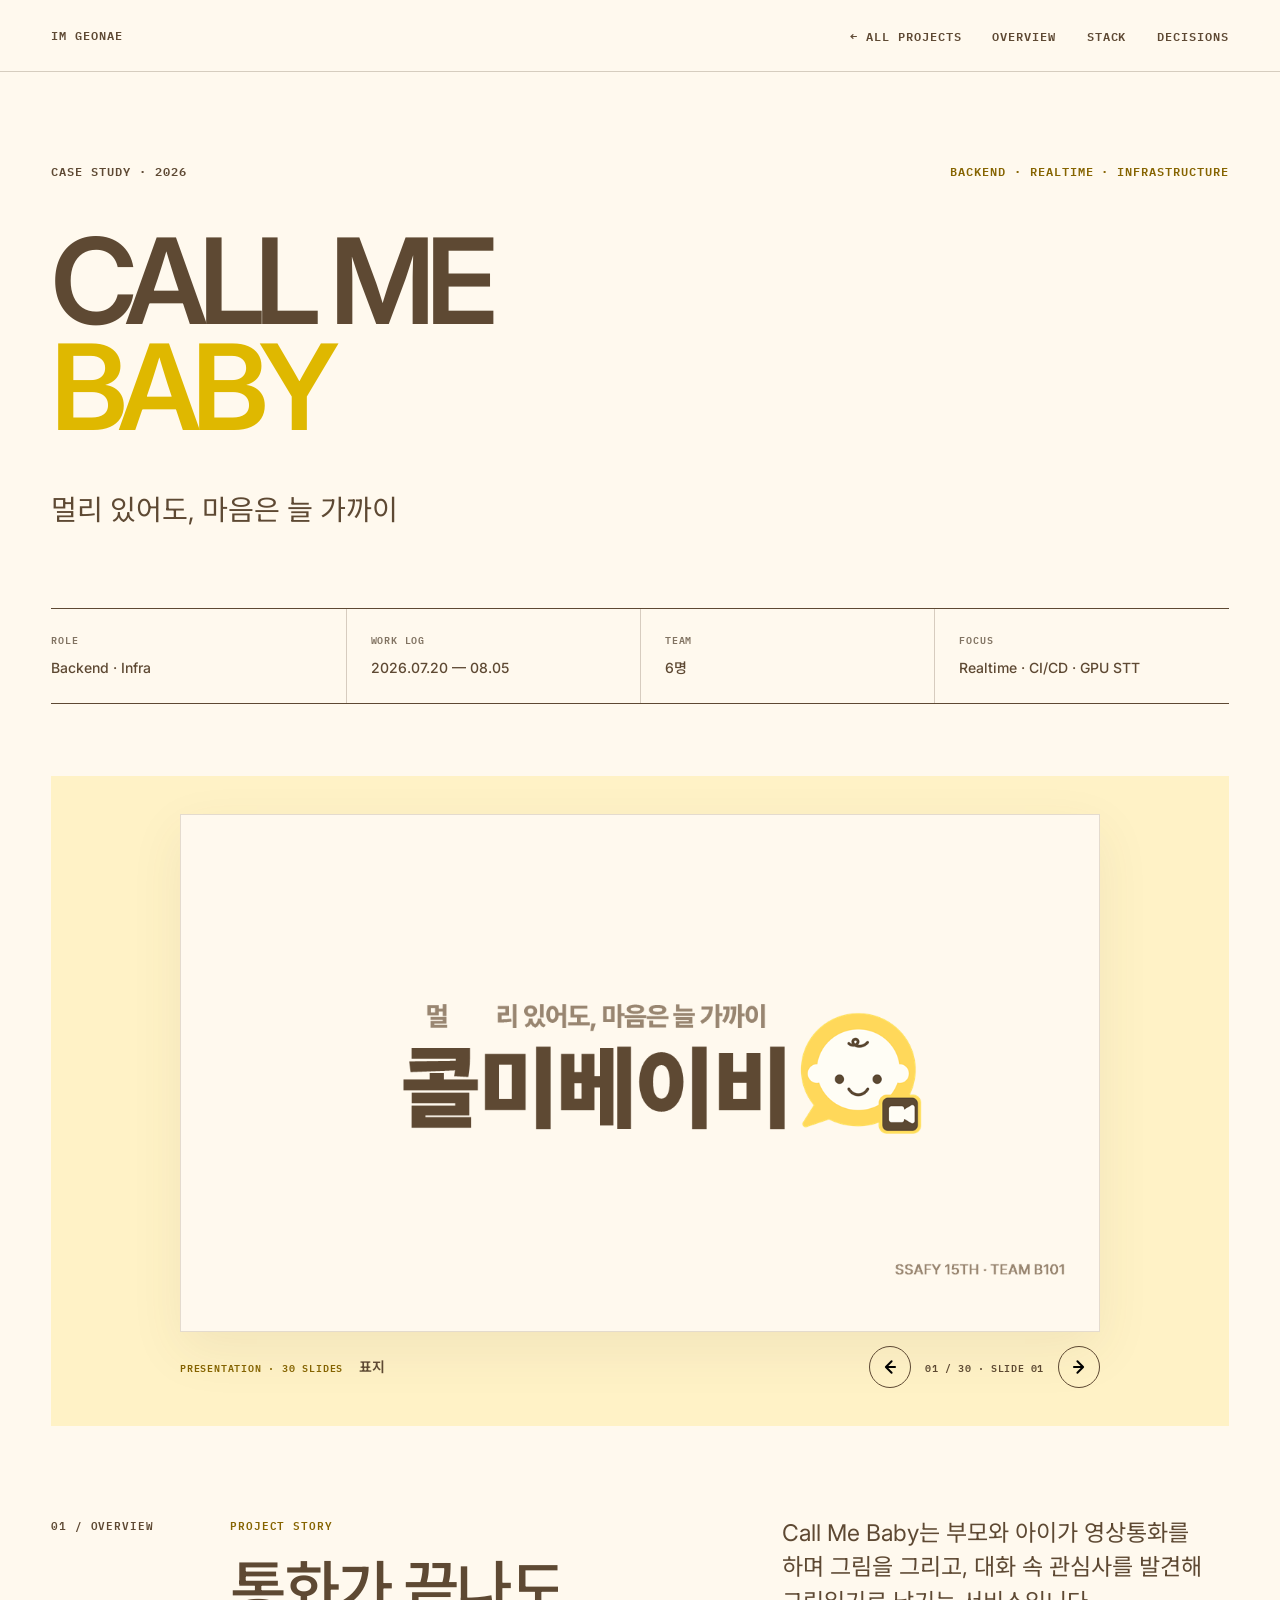
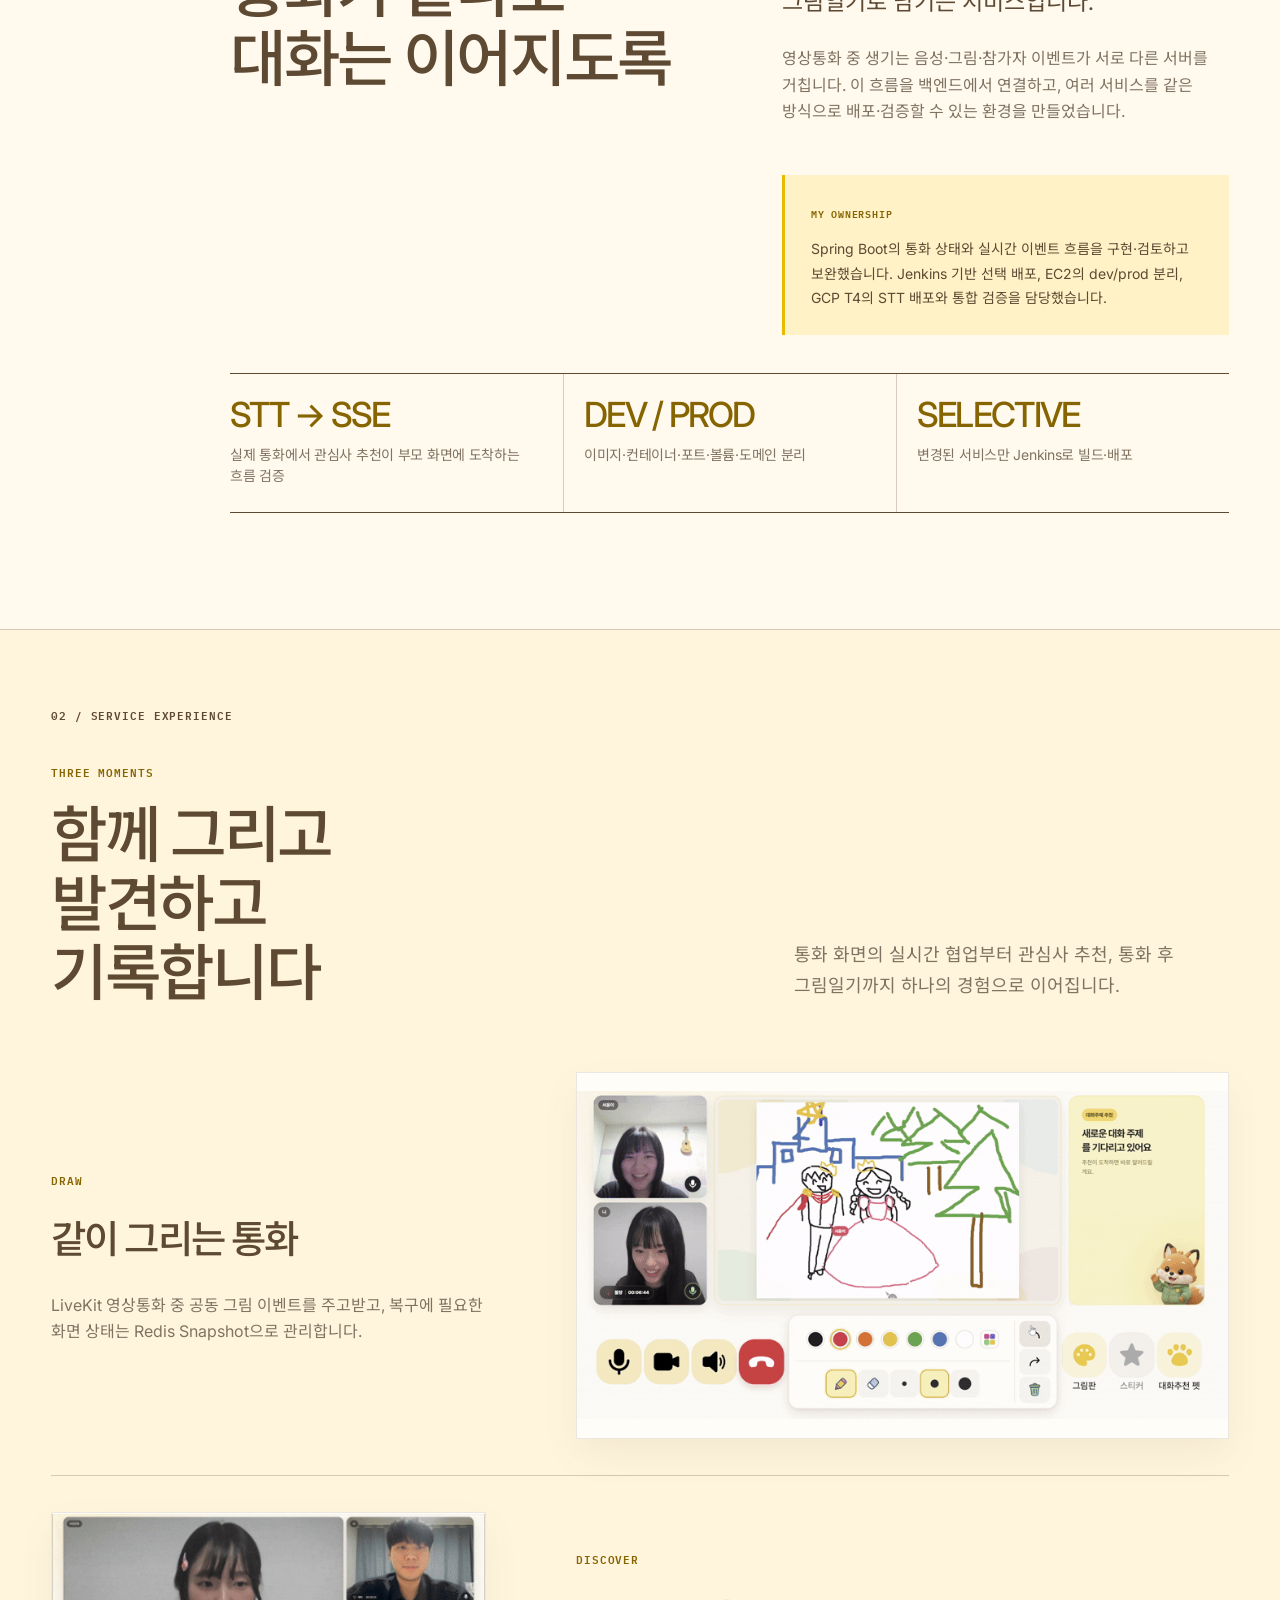
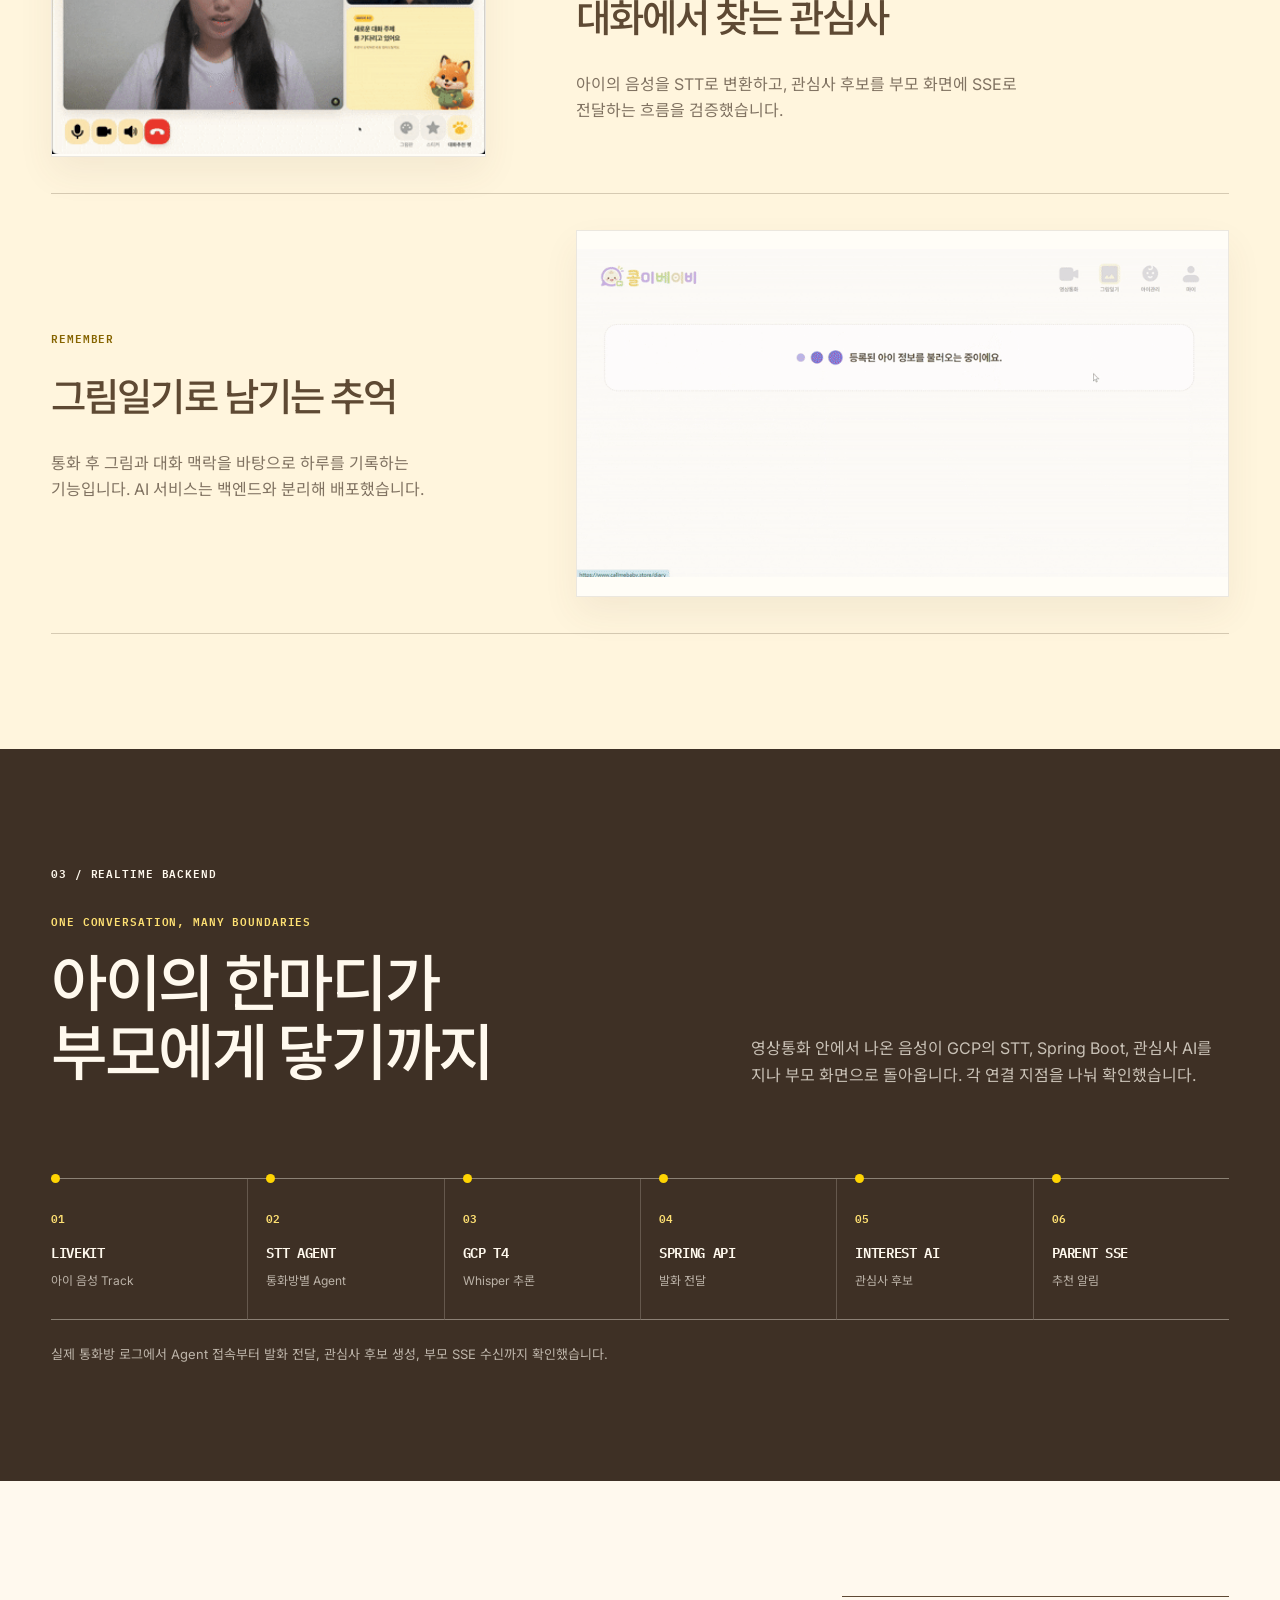
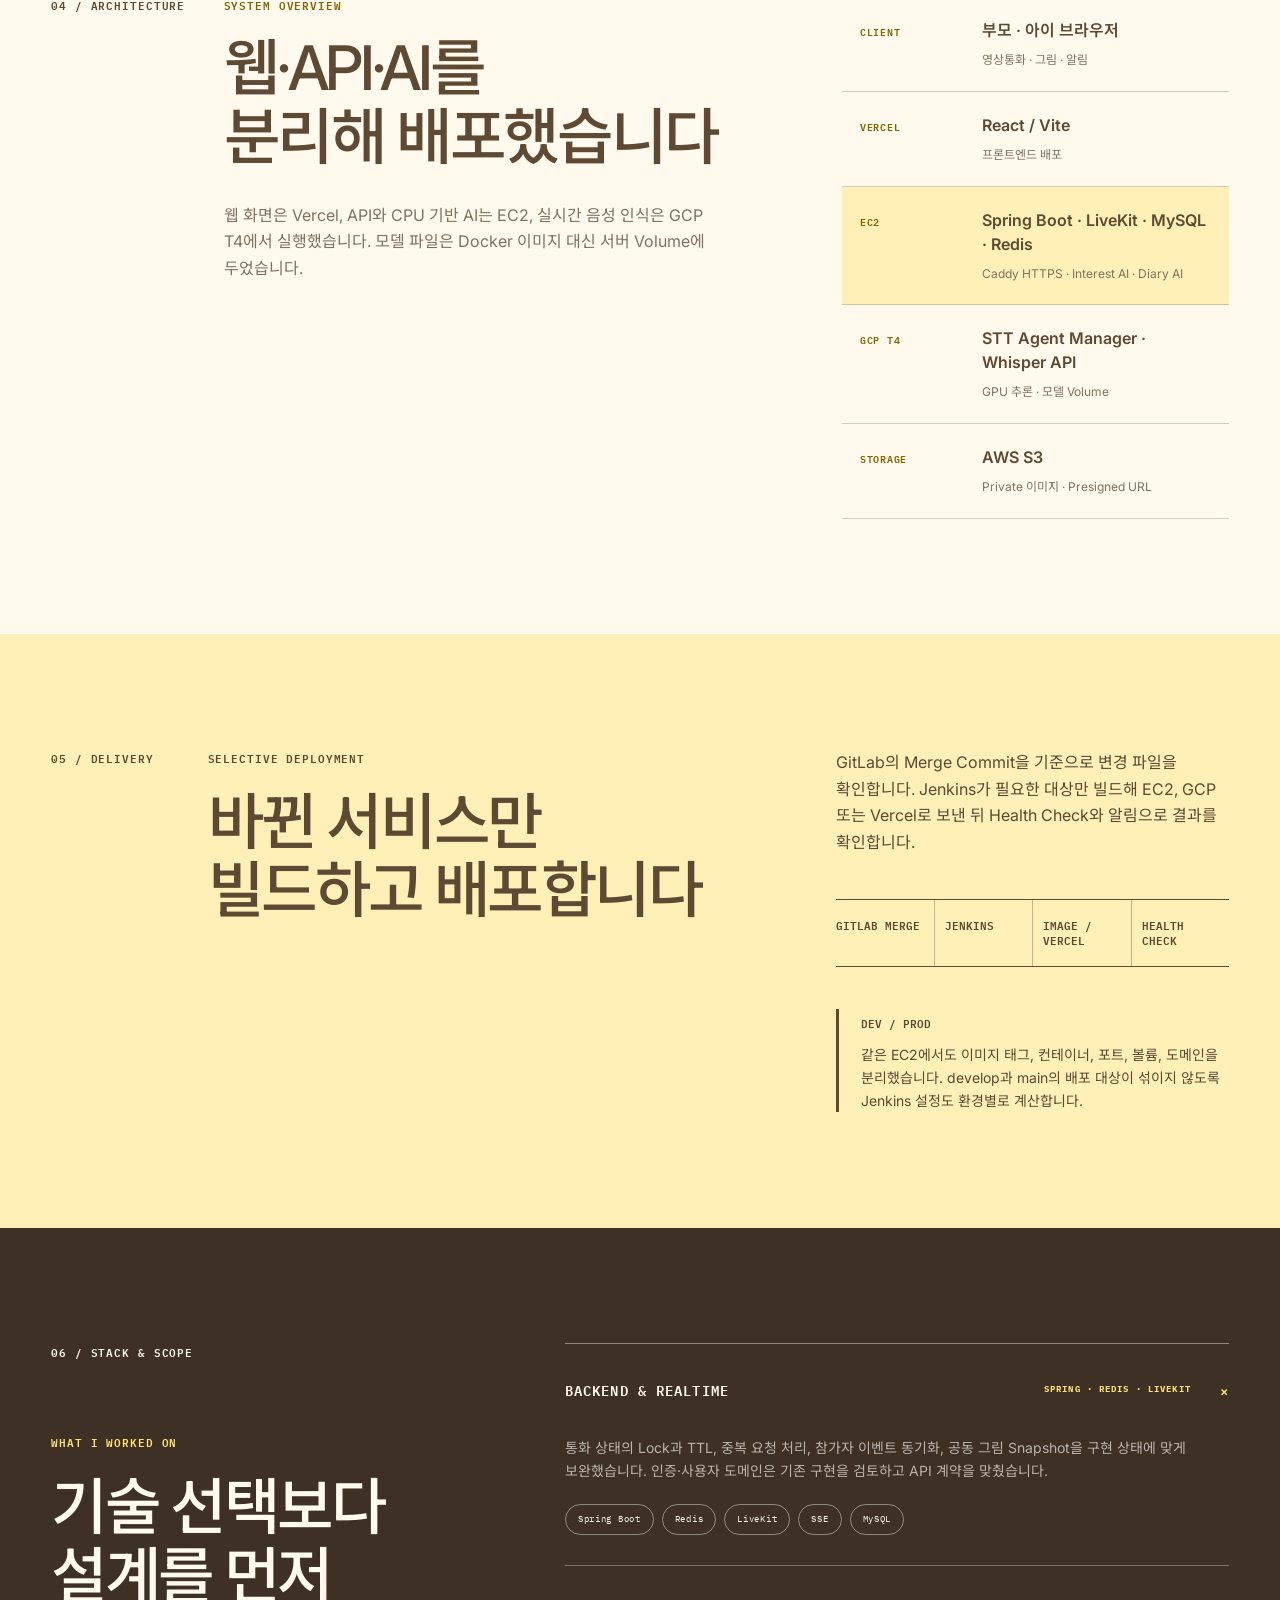
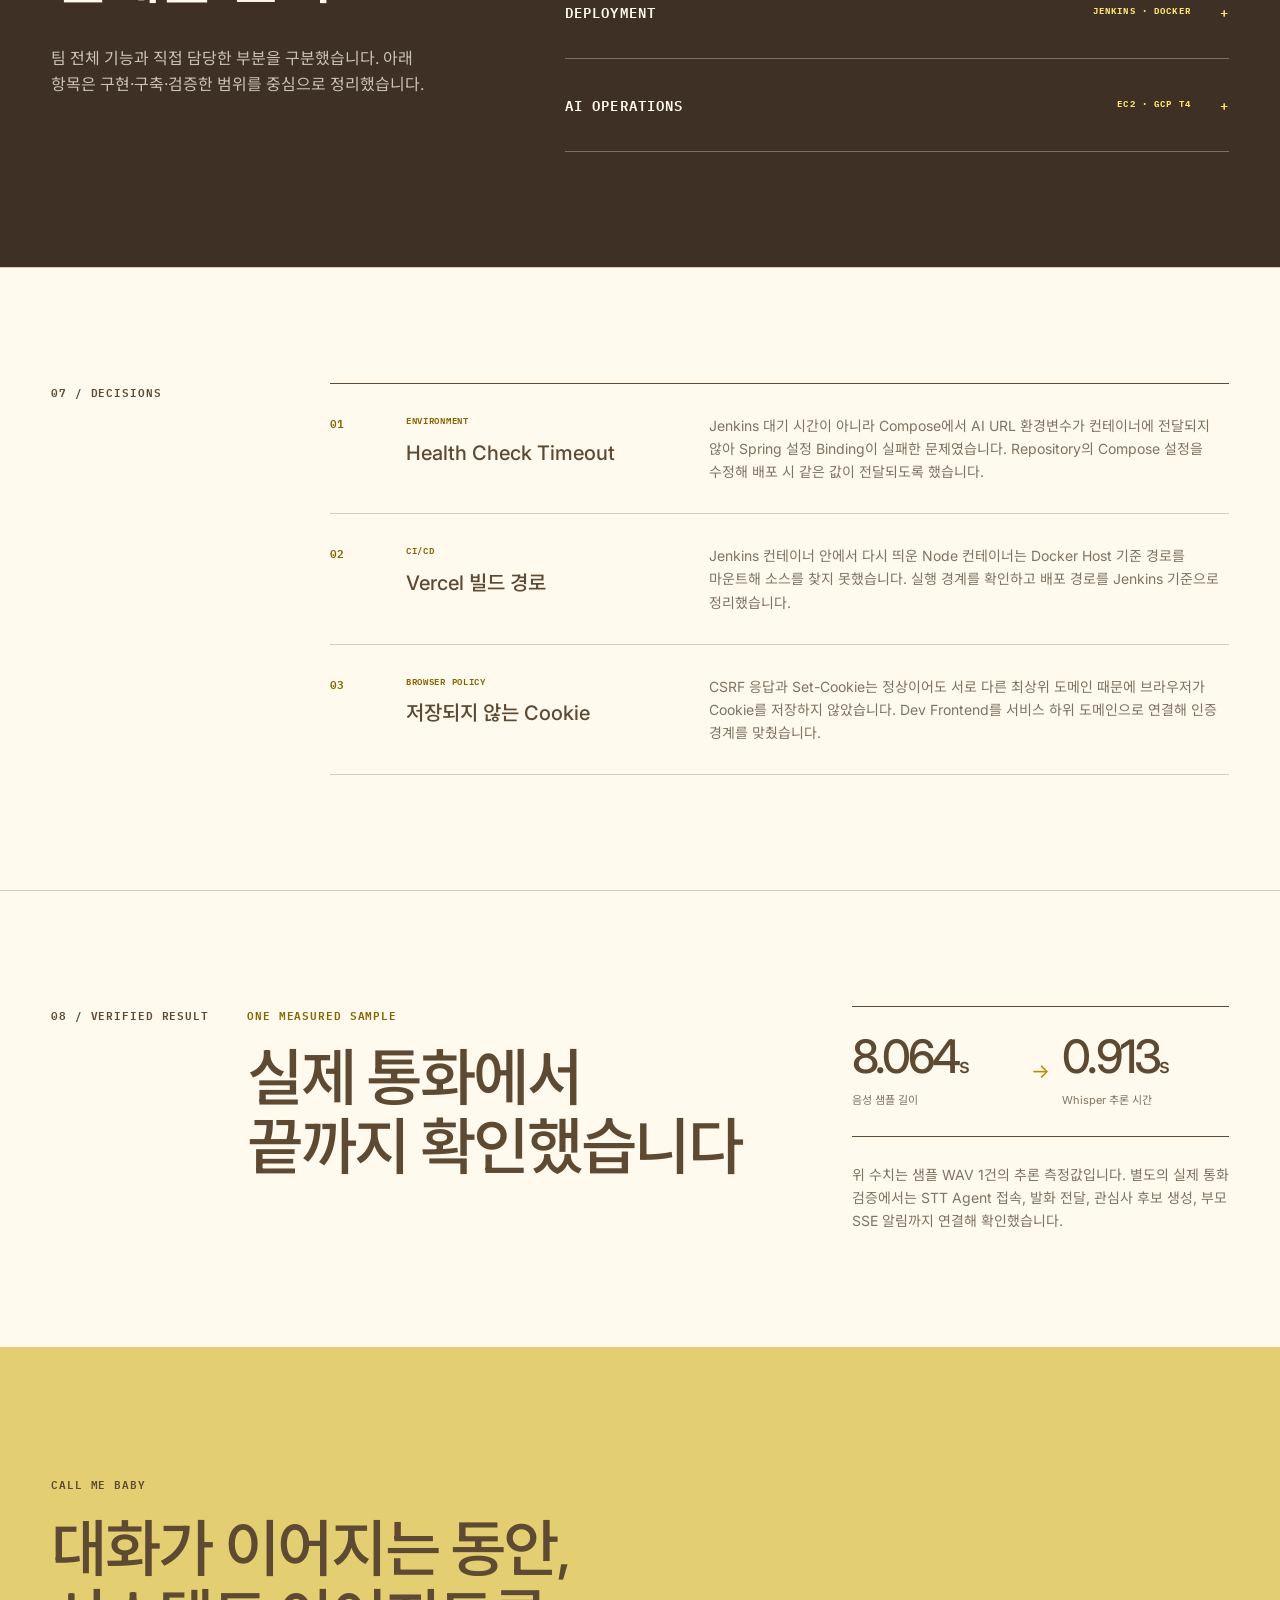
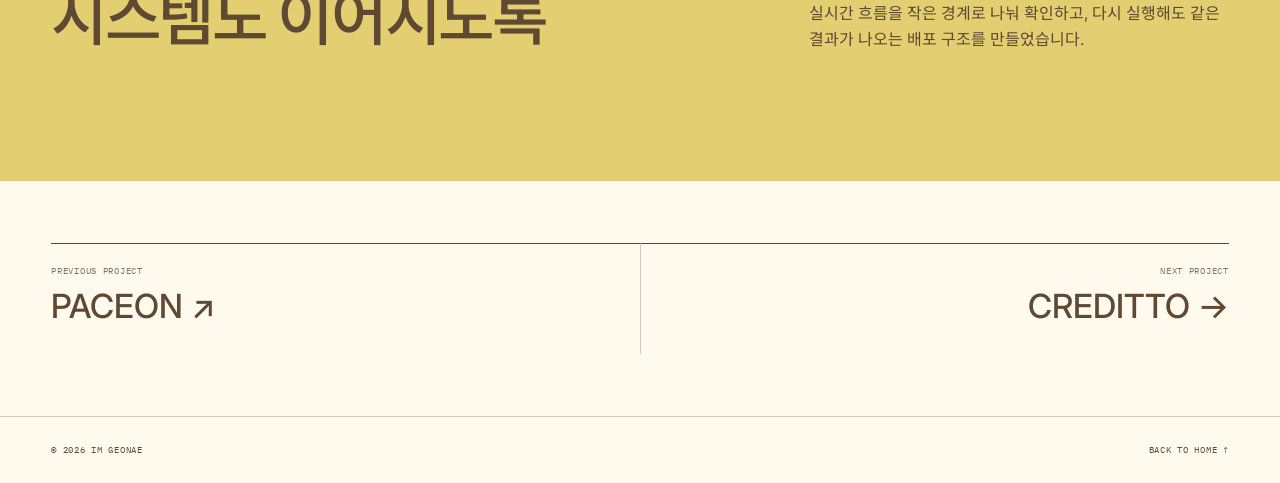
==== projects/callmebaby/index.html @ 912df4a1 "Add Call Me Baby project page and polish mobile results" ====
<!doctype html>
<html lang="ko">
  <head>
    <meta charset="UTF-8" />
    <meta name="viewport" content="width=device-width, initial-scale=1.0" />
    <meta name="description" content="Call Me Baby 실시간 영상통화 서비스의 백엔드·인프라 프로젝트 케이스 스터디" />
    <meta name="theme-color" content="#fff9ee" />
    <link rel="preconnect" href="https://fonts.googleapis.com" />
    <link rel="preconnect" href="https://fonts.gstatic.com" crossorigin />
    <link href="https://fonts.googleapis.com/css2?family=IBM+Plex+Mono:wght@400;500;600&amp;family=Inter:wght@400;500;600;700&amp;family=Noto+Sans+KR:wght@400;500;600;700&amp;display=swap" rel="stylesheet" />
    <link rel="stylesheet" href="../project-detail.css" />
    <link rel="stylesheet" href="./callmebaby.css?v=20261018-service-intro-2" />
    <title>Call Me Baby | 임건애 포트폴리오</title>
  </head>
  <body class="callmebaby-project">
    <a class="skip-link" href="#project-main">본문으로 바로가기</a>

    <header class="project-header" data-header data-current-theme="light">
      <a class="project-brand" href="../../" aria-label="포트폴리오 처음으로">IM GEONAE</a>
      <nav class="project-nav" aria-label="프로젝트 상세 메뉴">
        <a href="../../#projects">← ALL PROJECTS</a>
        <a href="#overview">OVERVIEW</a>
        <a href="#stack">STACK</a>
        <a href="#decisions">DECISIONS</a>
      </nav>
    </header>

    <main id="project-main">
      <section class="project-hero" data-theme="light">
        <div class="hero-topline">
          <p>CASE STUDY · 2026</p>
          <p class="preview-label">BACKEND · REALTIME · INFRASTRUCTURE</p>
        </div>
        <h1>CALL ME<br /><span>BABY</span></h1>
        <p class="hero-lede">멀리 있어도, 마음은 늘 가까이</p>

        <dl class="project-meta">
          <div><dt>ROLE</dt><dd>Backend · Infra</dd></div>
          <div><dt>WORK LOG</dt><dd>2026.07.20 — 08.05</dd></div>
          <div><dt>TEAM</dt><dd>6명</dd></div>
          <div><dt>FOCUS</dt><dd>Realtime · CI/CD · GPU STT</dd></div>
        </dl>

        <figure class="hero-cover presentation-cover" id="presentation">
          <div class="presentation-carousel" aria-roledescription="carousel" aria-label="Call Me Baby 최종 발표 자료 슬라이드">
            <div class="presentation-stage" tabindex="0" aria-label="발표 슬라이드. 좌우 방향키나 드래그로 넘길 수 있습니다">
              <div class="presentation-slide is-active" data-slide-number="01" data-slide-title="표지" aria-hidden="false">
                <img src="../../assets/callmebaby/cover-slide.png" alt="멀　　리 있어도, 마음은 늘 가까이 — 콜미베이비 발표 표지" draggable="false" />
              </div>
            </div>
            <figcaption class="presentation-caption">
              <div class="presentation-caption-copy">
                <span>PRESENTATION · 30 SLIDES</span>
                <b id="presentation-slide-title">표지</b>
              </div>
              <div class="presentation-nav" aria-label="발표 슬라이드 이전 및 다음">
                <button type="button" class="presentation-arrow presentation-prev" aria-label="이전 발표 슬라이드"><img src="../../assets/paceon/ui/arrow-left-rounded.svg" alt="" /></button>
                <span id="presentation-slide-count" aria-live="polite">01 / 30 · SLIDE 01</span>
                <button type="button" class="presentation-arrow presentation-next" aria-label="다음 발표 슬라이드"><img src="../../assets/paceon/ui/arrow-right-rounded.svg" alt="" /></button>
              </div>
            </figcaption>
          </div>
        </figure>
      </section>

      <section class="project-section section-grid" id="overview" data-theme="light" data-nav="overview">
        <div class="section-label">01 / OVERVIEW</div>
        <div class="section-heading">
          <p class="eyebrow">PROJECT STORY</p>
          <h2><span class="heading-line">통화가 끝나도</span> <span class="heading-line">대화는 이어지도록</span></h2>
        </div>
        <div class="section-body overview-copy">
          <p class="lead-copy">Call Me Baby는 부모와 아이가 영상통화를 하며 그림을 그리고, 대화 속 관심사를 발견해 그림일기로 남기는 서비스입니다.</p>
          <p>영상통화 중 생기는 음성·그림·참가자 이벤트가 서로 다른 서버를 거칩니다. 이 흐름을 백엔드에서 연결하고, 여러 서비스를 같은 방식으로 배포·검증할 수 있는 환경을 만들었습니다.</p>
          <aside class="ownership-note">
            <b>MY OWNERSHIP</b>
            <p>Spring Boot의 통화 상태와 실시간 이벤트 흐름을 구현·검토하고 보완했습니다. Jenkins 기반 선택 배포, EC2의 dev/prod 분리, GCP T4의 STT 배포와 통합 검증을 담당했습니다.</p>
          </aside>
        </div>
        <div class="project-facts overview-facts" aria-label="Call Me Baby 프로젝트 핵심 작업 요약">
          <div><b>STT → SSE</b><span>실제 통화에서 관심사 추천이 부모 화면에 도착하는 흐름 검증</span></div>
          <div><b>DEV / PROD</b><span>이미지·컨테이너·포트·볼륨·도메인 분리</span></div>
          <div><b>SELECTIVE</b><span>변경된 서비스만 Jenkins로 빌드·배포</span></div>
        </div>
      </section>

      <section class="service-section" id="experience" data-theme="light" data-nav="overview">
        <div class="service-intro">
          <div class="section-label">02 / SERVICE EXPERIENCE</div>
          <div class="service-intro-heading">
            <p class="eyebrow">THREE MOMENTS</p>
            <h2><span class="heading-line">함께 그리고</span> <span class="heading-line">발견하고</span> <span class="heading-line">기록합니다</span></h2>
          </div>
          <p>통화 화면의 실시간 협업부터 관심사 추천, 통화 후 그림일기까지 하나의 경험으로 이어집니다.</p>
        </div>
        <div class="service-scenes">
          <article class="service-scene">
            <div class="scene-copy"><span>DRAW</span><h3>같이 그리는 통화</h3><p>LiveKit 영상통화 중 공동 그림 이벤트를 주고받고, 복구에 필요한 화면 상태는 Redis Snapshot으로 관리합니다.</p></div>
            <img src="../../assets/callmebaby/presentation/animated/slide-03.gif" alt="영상통화에서 함께 그림을 그리는 화면" loading="lazy" />
          </article>
          <article class="service-scene">
            <div class="scene-copy"><span>DISCOVER</span><h3>대화에서 찾는 관심사</h3><p>아이의 음성을 STT로 변환하고, 관심사 후보를 부모 화면에 SSE로 전달하는 흐름을 검증했습니다.</p></div>
            <img src="../../assets/callmebaby/presentation/animated/slide-06.gif" alt="아이의 대화에서 관심사를 찾아 추천하는 화면" loading="lazy" />
          </article>
          <article class="service-scene">
            <div class="scene-copy"><span>REMEMBER</span><h3>그림일기로 남기는 추억</h3><p>통화 후 그림과 대화 맥락을 바탕으로 하루를 기록하는 기능입니다. AI 서비스는 백엔드와 분리해 배포했습니다.</p></div>
            <img src="../../assets/callmebaby/presentation/animated/slide-08.gif" alt="그림일기를 생성하고 확인하는 화면" loading="lazy" />
          </article>
        </div>
      </section>

      <section class="realtime-section" id="realtime" data-theme="dark" data-nav="stack">
        <div class="section-label">03 / REALTIME BACKEND</div>
        <div class="realtime-heading">
          <div><p class="eyebrow">ONE CONVERSATION, MANY BOUNDARIES</p><h2>아이의 한마디가<br />부모에게 닿기까지</h2></div>
          <p>영상통화 안에서 나온 음성이 GCP의 STT, Spring Boot, 관심사 AI를 지나 부모 화면으로 돌아옵니다. 각 연결 지점을 나눠 확인했습니다.</p>
        </div>
        <ol class="realtime-flow" aria-label="실시간 음성에서 관심사 추천까지의 처리 순서">
          <li><span>01</span><b>LIVEKIT</b><small>아이 음성 Track</small></li>
          <li><span>02</span><b>STT AGENT</b><small>통화방별 Agent</small></li>
          <li><span>03</span><b>GCP T4</b><small>Whisper 추론</small></li>
          <li><span>04</span><b>SPRING API</b><small>발화 전달</small></li>
          <li><span>05</span><b>INTEREST AI</b><small>관심사 후보</small></li>
          <li><span>06</span><b>PARENT SSE</b><small>추천 알림</small></li>
        </ol>
        <p class="realtime-proof">실제 통화방 로그에서 Agent 접속부터 발화 전달, 관심사 후보 생성, 부모 SSE 수신까지 확인했습니다.</p>
      </section>

      <section class="architecture-section-cmb project-section" id="architecture" data-theme="light" data-nav="stack">
        <div class="section-label">04 / ARCHITECTURE</div>
        <div class="architecture-copy">
          <p class="eyebrow">SYSTEM OVERVIEW</p>
          <h2>웹·API·AI를<br />분리해 배포했습니다</h2>
          <p>웹 화면은 Vercel, API와 CPU 기반 AI는 EC2, 실시간 음성 인식은 GCP T4에서 실행했습니다. 모델 파일은 Docker 이미지 대신 서버 Volume에 두었습니다.</p>
        </div>
        <div class="system-map" aria-label="Call Me Baby 시스템 배포 구조">
          <div class="system-map-row"><span>CLIENT</span><strong>부모 · 아이 브라우저</strong><small>영상통화 · 그림 · 알림</small></div>
          <div class="system-map-row"><span>VERCEL</span><strong>React / Vite</strong><small>프론트엔드 배포</small></div>
          <div class="system-map-row emphasized"><span>EC2</span><strong>Spring Boot · LiveKit · MySQL · Redis</strong><small>Caddy HTTPS · Interest AI · Diary AI</small></div>
          <div class="system-map-row"><span>GCP T4</span><strong>STT Agent Manager · Whisper API</strong><small>GPU 추론 · 모델 Volume</small></div>
          <div class="system-map-row"><span>STORAGE</span><strong>AWS S3</strong><small>Private 이미지 · Presigned URL</small></div>
        </div>
      </section>

      <section class="delivery-section" id="delivery" data-theme="yellow" data-nav="stack">
        <div class="section-label">05 / DELIVERY</div>
        <div class="delivery-title"><p class="eyebrow">SELECTIVE DEPLOYMENT</p><h2>바뀐 서비스만<br />빌드하고 배포합니다</h2></div>
        <div class="delivery-body">
          <p>GitLab의 Merge Commit을 기준으로 변경 파일을 확인합니다. Jenkins가 필요한 대상만 빌드해 EC2, GCP 또는 Vercel로 보낸 뒤 Health Check와 알림으로 결과를 확인합니다.</p>
          <div class="delivery-chain" aria-label="배포 절차"><span>GITLAB MERGE</span><span>JENKINS</span><span>IMAGE / VERCEL</span><span>HEALTH CHECK</span></div>
          <div class="environment-note"><b>DEV / PROD</b><p>같은 EC2에서도 이미지 태그, 컨테이너, 포트, 볼륨, 도메인을 분리했습니다. develop과 main의 배포 대상이 섞이지 않도록 Jenkins 설정도 환경별로 계산합니다.</p></div>
        </div>
      </section>

      <section class="stack-section" id="stack" data-theme="dark" data-nav="stack">
        <div class="stack-intro">
          <div class="section-label">06 / STACK &amp; SCOPE</div>
          <p class="eyebrow">WHAT I WORKED ON</p>
          <h2><span class="heading-line">기술 선택보다</span> <span class="heading-line">설계를 먼저</span></h2>
          <p>팀 전체 기능과 직접 담당한 부분을 구분했습니다. 아래 항목은 구현·구축·검증한 범위를 중심으로 정리했습니다.</p>
        </div>
        <div class="stack-accordion">
          <details open><summary>BACKEND &amp; REALTIME <b>SPRING · REDIS · LIVEKIT</b></summary><div class="accordion-content"><p>통화 상태의 Lock과 TTL, 중복 요청 처리, 참가자 이벤트 동기화, 공동 그림 Snapshot을 구현 상태에 맞게 보완했습니다. 인증·사용자 도메인은 기존 구현을 검토하고 API 계약을 맞췄습니다.</p><ul><li>Spring Boot</li><li>Redis</li><li>LiveKit</li><li>SSE</li><li>MySQL</li></ul></div></details>
          <details><summary>DEPLOYMENT <b>JENKINS · DOCKER</b></summary><div class="accordion-content"><p>GitLab Webhook부터 선택 배포, Docker 이미지 Push, Compose 배포, Health Check, Mattermost 알림까지 연결했습니다. 프론트엔드는 Jenkins에서 Vercel CLI를 호출했습니다.</p><ul><li>Jenkins</li><li>Docker Compose</li><li>GitLab</li><li>Vercel</li><li>Caddy</li></ul></div></details>
          <details><summary>AI OPERATIONS <b>EC2 · GCP T4</b></summary><div class="accordion-content"><p>Interest AI와 Diary AI는 EC2, Whisper STT와 Agent Manager는 GCP T4에 배포했습니다. 실제 통화에서 STT 결과가 관심사 추천까지 이어지는 흐름을 확인했습니다.</p><ul><li>FastAPI</li><li>Whisper</li><li>GCP T4</li><li>AWS S3</li></ul></div></details>
        </div>
      </section>

      <section class="project-section decisions-section" id="decisions" data-theme="light" data-nav="decisions">
        <div class="section-label">07 / DECISIONS</div>
        <div class="decision-list">
          <article><span>01</span><div class="decision-title"><p>ENVIRONMENT</p><h3>Health Check Timeout</h3></div><div class="decision-copy"><p>Jenkins 대기 시간이 아니라 Compose에서 AI URL 환경변수가 컨테이너에 전달되지 않아 Spring 설정 Binding이 실패한 문제였습니다. Repository의 Compose 설정을 수정해 배포 시 같은 값이 전달되도록 했습니다.</p></div></article>
          <article><span>02</span><div class="decision-title"><p>CI/CD</p><h3>Vercel 빌드 경로</h3></div><div class="decision-copy"><p>Jenkins 컨테이너 안에서 다시 띄운 Node 컨테이너는 Docker Host 기준 경로를 마운트해 소스를 찾지 못했습니다. 실행 경계를 확인하고 배포 경로를 Jenkins 기준으로 정리했습니다.</p></div></article>
          <article><span>03</span><div class="decision-title"><p>BROWSER POLICY</p><h3>저장되지 않는 Cookie</h3></div><div class="decision-copy"><p>CSRF 응답과 Set-Cookie는 정상이어도 서로 다른 최상위 도메인 때문에 브라우저가 Cookie를 저장하지 않았습니다. Dev Frontend를 서비스 하위 도메인으로 연결해 인증 경계를 맞췄습니다.</p></div></article>
        </div>
      </section>

      <section class="result-section" id="results" data-theme="light" data-nav="decisions">
        <div class="section-label">08 / VERIFIED RESULT</div>
        <div class="result-heading"><p class="eyebrow">ONE MEASURED SAMPLE</p><h2>실제 통화에서<br />끝까지 확인했습니다</h2></div>
        <div class="result-content"><div class="sample-metric"><div class="metric-item"><strong>8.064<span>s</span></strong><small>음성 샘플 길이</small></div><span class="metric-arrow" aria-hidden="true">→</span><div class="metric-item"><strong>0.913<span>s</span></strong><small>Whisper 추론 시간</small></div></div><p>위 수치는 샘플 WAV 1건의 추론 측정값입니다. 별도의 실제 통화 검증에서는 STT Agent 접속, 발화 전달, 관심사 후보 생성, 부모 SSE 알림까지 연결해 확인했습니다.</p></div>
      </section>

      <section class="closing-section" data-theme="bright">
        <div><p class="eyebrow">CALL ME BABY</p><h2>대화가 이어지는 동안,<br />시스템도 이어지도록</h2></div>
        <p>실시간 흐름을 작은 경계로 나눠 확인하고, 다시 실행해도 같은 결과가 나오는 배포 구조를 만들었습니다.</p>
      </section>

      <nav class="project-pagination" aria-label="프로젝트 이동">
        <a href="../paceon/"><span>PREVIOUS PROJECT</span><b>PACEON ↗</b></a>
        <a class="next-project" href="../../#creditto"><span>NEXT PROJECT</span><b>CREDITTO →</b></a>
      </nav>
    </main>

    <footer class="project-footer"><span>© 2026 IM GEONAE</span><a href="../../">BACK TO HOME ↑</a></footer>
    <script src="./callmebaby.js" defer></script>
  </body>
</html>
---- projects/project-detail.css ----
:root {
  --ink: #111111;
  --paper: #f4f4f0;
  --muted: #666761;
  --line: rgb(17 17 17 / 30%);
  --accent: #6f4cf3;
  --accent-dark: #251d43;
  --accent-soft: #efedff;
  --header-height: 72px;
  --gutter: clamp(24px, 4vw, 68px);
  --content-width: 1480px;
  --mono: "IBM Plex Mono", ui-monospace, monospace;
  --sans: "Inter", "Noto Sans KR", -apple-system, BlinkMacSystemFont, "Segoe UI", sans-serif;
}

* { box-sizing: border-box; }

html {
  scroll-behavior: smooth;
  scroll-padding-top: var(--header-height);
}

body {
  margin: 0;
  overflow-x: hidden;
  color: var(--ink);
  background: var(--paper);
  font-family: var(--sans);
  font-size: 16px;
  line-height: 1.65;
  word-break: keep-all;
  -webkit-font-smoothing: antialiased;
}

a { color: inherit; text-decoration: none; }
img { display: block; max-width: 100%; }
h1, h2, h3, p, figure, dl, dd, dt, ul { margin: 0; }
ul { padding: 0; list-style: none; }

.skip-link {
  position: fixed;
  z-index: 100;
  top: 12px;
  left: 16px;
  padding: 9px 14px;
  color: var(--paper);
  background: var(--ink);
  font: 600 12px/1 var(--mono);
  transform: translateY(-180%);
}

.skip-link:focus { transform: none; }

.project-header {
  position: fixed;
  z-index: 50;
  top: 0;
  left: 0;
  display: flex;
  width: 100%;
  height: var(--header-height);
  align-items: center;
  justify-content: space-between;
  padding: 0 var(--gutter);
  border-bottom: 1px solid rgb(17 17 17 / 28%);
  color: var(--ink);
  background: rgb(244 244 240 / 92%);
  backdrop-filter: blur(14px);
  transition: color 220ms ease, background 220ms ease, border-color 220ms ease;
}

.project-header[data-current-theme="light"] {
  color: var(--ink);
  background: rgb(244 244 240 / 92%);
  border-color: rgb(17 17 17 / 28%);
}

.project-header[data-current-theme="lavender"] {
  color: var(--ink);
  background: rgb(239 237 255 / 92%);
  border-color: rgb(111 76 243 / 24%);
}

.project-header[data-current-theme="dark"] {
  color: var(--paper);
  background: rgb(17 17 17 / 94%);
  border-color: rgb(244 244 240 / 22%);
}

.project-header[data-current-theme="purple"] {
  color: var(--paper);
  background: rgb(37 29 67 / 94%);
  border-color: rgb(244 244 240 / 20%);
}

.project-header[data-current-theme="accent"] {
  color: var(--paper);
  background: rgb(111 76 243 / 94%);
  border-color: rgb(244 244 240 / 25%);
}

.project-brand,
.project-nav a,
.hero-topline,
.section-label,
.eyebrow,
.project-meta dt,
.preview-label,
.phone-card figcaption,
.stack-accordion summary,
.stack-accordion li,
.project-pagination span,
.project-footer {
  font-family: var(--mono);
  letter-spacing: .08em;
}

.project-brand,
.project-nav a { font-size: 12px; font-weight: 600; }
.project-brand { white-space: nowrap; }
.project-nav { display: flex; gap: clamp(18px, 2.4vw, 40px); align-items: center; }
.project-nav a {
  position: relative;
  padding: 28px 0 25px;
}

.project-nav a::after {
  position: absolute;
  right: 0;
  bottom: 19px;
  left: 0;
  height: 3px;
  background: var(--accent);
  content: "";
  transform: scaleX(0);
  transform-origin: left;
  transition: transform 180ms ease, background 220ms ease;
}

.project-nav a:hover::after,
.project-nav a:focus-visible::after,
.project-nav a.is-active::after { transform: scaleX(1); }

.project-header[data-current-theme="dark"] .project-nav a::after,
.project-header[data-current-theme="purple"] .project-nav a::after { background: #a997ff; }

.project-header[data-current-theme="accent"] .project-nav a::after { background: #efeaff; }

.project-hero,
.project-section,
.stack-section,
.motion-section,
.closing-section,
.project-pagination,
.project-footer {
  padding-right: var(--gutter);
  padding-left: var(--gutter);
}

.project-hero > *,
.project-section > *,
.stack-section > *,
.motion-section > *,
.closing-section > *,
.project-pagination,
.project-footer {
  width: min(100%, var(--content-width));
  margin-right: auto;
  margin-left: auto;
}

.project-hero {
  padding-top: calc(var(--header-height) + clamp(62px, 7vw, 104px));
  padding-bottom: clamp(36px, 4vw, 56px);
}

.hero-topline {
  display: flex;
  justify-content: space-between;
  gap: 20px;
  font-size: 12px;
  font-weight: 600;
}

.preview-label { color: var(--accent); }

.project-hero h1 {
  margin-top: clamp(32px, 4vw, 58px);
  font-size: clamp(68px, 11vw, 154px);
  font-weight: 500;
  line-height: .88;
  letter-spacing: -.075em;
}

.project-hero h1 span { color: var(--accent); }

.hero-lede {
  max-width: 900px;
  margin-top: clamp(32px, 4vw, 56px);
  margin-right: auto;
  margin-left: 0;
  color: #3f403b;
  font-size: clamp(22px, 2.2vw, 34px);
  line-height: 1.5;
}

.project-meta {
  display: grid;
  grid-template-columns: repeat(4, 1fr);
  margin-top: clamp(60px, 8vw, 100px);
  border-top: 1px solid var(--ink);
  border-bottom: 1px solid var(--ink);
}

.project-meta div { padding: 22px 24px 24px 0; }
.project-meta div + div { padding-left: 24px; border-left: 1px solid var(--line); }
.project-meta dt { color: var(--muted); font-size: 10px; font-weight: 600; }
.project-meta dd { margin-top: 8px; font-size: 15px; font-weight: 500; }

.hero-cover {
  display: flex;
  margin-top: clamp(56px, 7vw, 92px);
  align-items: center;
  justify-content: center;
  padding: clamp(32px, 5vw, 76px);
  background: var(--accent-soft);
}

.hero-cover img { width: min(100%, 1160px); border: 1px solid rgb(111 76 243 / 15%); }

.paceon-project .hero-cover { padding: clamp(20px, 3.2vw, 48px); }

.presentation-cover { flex-direction: column; }

.presentation-carousel {
  width: min(100%, 1060px);
}

.presentation-stage {
  position: relative;
  overflow: hidden;
  width: 100%;
  aspect-ratio: 16 / 9;
  border: 1px solid rgb(111 76 243 / 18%);
  background: #f8f7fc;
  box-shadow: 0 18px 50px rgb(37 29 67 / 8%);
  touch-action: pan-y;
  cursor: grab;
}

.presentation-stage.is-dragging { cursor: grabbing; }

.presentation-slide {
  position: absolute;
  inset: 0;
  visibility: hidden;
  opacity: 0;
  transform: translateX(2%);
  transition: opacity 260ms ease, transform 320ms ease, visibility 0s linear 320ms;
}

.presentation-slide.is-active {
  z-index: 2;
  visibility: visible;
  opacity: 1;
  transform: none;
  transition-delay: 0s;
}

.presentation-slide.is-leaving-previous { transform: translateX(2%); }
.presentation-slide.is-leaving-next { transform: translateX(-2%); }

.presentation-slide > img {
  width: 100%;
  height: 100%;
  border: 0;
  object-fit: contain;
  user-select: none;
  -webkit-user-drag: none;
  pointer-events: none;
}

.presentation-video {
  position: absolute;
  z-index: 1;
  display: block;
  border: 0;
  background: #f8f7fc;
  object-fit: cover;
  pointer-events: none;
}

.presentation-video-compact {
  top: 12.8%;
  left: 65.2%;
  width: 17.8%;
  height: 65.4%;
  border-radius: 3.2% / 1.8%;
}

.presentation-video-phone {
  top: 4.2%;
  left: 63.7%;
  width: 24.2%;
  height: 91.4%;
  border-radius: 3.2% / 1.8%;
}

.presentation-caption {
  display: flex;
  align-items: center;
  justify-content: space-between;
  gap: 24px;
  padding-top: 14px;
  color: var(--ink);
}

.presentation-caption-copy {
  display: flex;
  min-width: 0;
  align-items: baseline;
  gap: 16px;
}

.presentation-caption-copy span,
.presentation-nav {
  font-family: var(--mono);
}

.presentation-caption-copy span {
  color: var(--accent);
  font-size: 10px;
  font-weight: 600;
  letter-spacing: .08em;
}

.presentation-caption-copy b {
  overflow: hidden;
  font-size: 14px;
  font-weight: 600;
  text-overflow: ellipsis;
  white-space: nowrap;
}

.presentation-nav {
  display: flex;
  flex: none;
  align-items: center;
  gap: 14px;
  font-size: 10px;
  font-weight: 600;
  letter-spacing: .06em;
}

.presentation-arrow {
  display: inline-grid;
  width: 42px;
  height: 42px;
  place-items: center;
  border: 1px solid var(--ink);
  border-radius: 50%;
  color: var(--ink);
  background: transparent;
  cursor: pointer;
  transition: color 160ms ease, background 160ms ease, transform 160ms ease;
}

.presentation-arrow img {
  width: 22px;
  height: 22px;
  border: 0;
  filter: none;
  transition: filter 160ms ease;
}

.presentation-arrow:hover,
.presentation-arrow:focus-visible {
  color: var(--paper);
  background: var(--ink);
  transform: translateY(-1px);
}

.presentation-arrow:hover img,
.presentation-arrow:focus-visible img {
  filter: invert(1);
}
.paceon-project #overview {
  row-gap: clamp(28px, 3vw, 44px);
  padding-top: clamp(44px, 4vw, 64px);
}

.paceon-project #overview .project-facts { margin-top: 0; }

.project-section { padding-top: clamp(86px, 9vw, 138px); padding-bottom: clamp(86px, 9vw, 138px); }
.section-grid { display: grid; grid-template-columns: .6fr 1fr 1.2fr; gap: clamp(40px, 6vw, 100px); }
.section-label { font-size: 11px; font-weight: 600; }
.eyebrow { color: var(--accent); font-size: 11px; font-weight: 600; }

.section-heading h2,
.motion-copy h2,
.stack-intro h2,
.architecture-heading h2,
.closing-section h2 {
  margin-top: 22px;
  font-size: clamp(38px, 4.8vw, 72px);
  font-weight: 500;
  line-height: 1.12;
  letter-spacing: -.055em;
}

.section-body { color: var(--muted); font-size: 16px; }
.lead-copy { margin-bottom: 26px; color: var(--ink); font-size: clamp(20px, 1.8vw, 27px); line-height: 1.5; }

.ownership-note {
  margin-top: 50px;
  padding: 24px 26px;
  border-left: 3px solid var(--accent);
  background: var(--accent-soft);
}

.ownership-note b { color: var(--accent); font: 600 10px/1.6 var(--mono); letter-spacing: .08em; }
.ownership-note p { margin-top: 12px; color: var(--ink); font-size: 14px; line-height: 1.75; }

.project-facts {
  display: grid;
  grid-column: 2 / 4;
  grid-template-columns: repeat(4, 1fr);
  margin-top: clamp(44px, 6vw, 82px);
  border-top: 1px solid var(--ink);
  border-bottom: 1px solid var(--ink);
}

.project-facts div { padding: 24px 20px 26px 0; }
.project-facts div + div { padding-left: 20px; border-left: 1px solid var(--line); }
.project-facts b { display: block; color: var(--accent); font-size: clamp(28px, 3vw, 44px); font-weight: 500; line-height: 1; }
.project-facts span { display: block; margin-top: 12px; color: var(--muted); font: 600 9px/1.3 var(--mono); letter-spacing: .08em; }

.motion-section {
  display: grid;
  grid-template-columns: minmax(300px, .72fr) minmax(600px, 1.28fr);
  column-gap: clamp(60px, 8vw, 130px);
  row-gap: 0;
  align-items: center;
  padding-top: clamp(92px, 9vw, 142px);
  padding-bottom: clamp(92px, 9vw, 142px);
  color: var(--paper);
  background: var(--accent-dark);
}

.motion-section > * { width: auto; margin: 0; }
.motion-copy .section-label { margin-bottom: 72px; }
.motion-copy .eyebrow { color: #a997ff; }
.motion-copy h2 span { display: block; white-space: nowrap; }
.motion-description { max-width: 540px; margin-top: 34px; color: rgb(244 244 240 / 68%); }

.device-roles {
  display: grid;
  gap: 12px;
  max-width: 560px;
  margin-top: 34px;
}

.device-roles div {
  display: grid;
  grid-template-columns: 72px 1fr;
  gap: 18px;
  align-items: center;
  padding-top: 13px;
  border-top: 1px solid rgb(244 244 240 / 24%);
}

.device-roles span {
  color: #a997ff;
  font: 600 9px/1.4 var(--mono);
  letter-spacing: .1em;
}

.device-roles b {
  color: rgb(244 244 240 / 82%);
  font-size: 13px;
  font-weight: 500;
}

.phone-gallery { display: flex; align-items: center; justify-content: center; gap: clamp(18px, 2.6vw, 42px); }
.phone-card { width: clamp(150px, 15vw, 220px); }
.phone-card-primary { width: clamp(190px, 19vw, 278px); }

.phone-device {
  position: relative;
  aspect-ratio: 641 / 1259;
  background: transparent;
  filter: drop-shadow(0 26px 34px rgb(0 0 0 / 28%));
}

.android-phone-frame {
  position: absolute;
  z-index: 3;
  top: -10.88%;
  left: -30.11%;
  width: 160.22%;
  max-width: none;
  height: 121.68%;
  pointer-events: none;
}

.phone-screen {
  position: absolute;
  z-index: 1;
  top: 2.38%;
  left: 4.68%;
  display: flex;
  width: 90.64%;
  height: 95.23%;
  overflow: hidden;
  align-items: center;
  justify-content: center;
  border-radius: 10% / 4.8%;
  background: linear-gradient(150deg, #f9f8ff 0%, #e8e1ff 52%, #c7b7ff 100%);
  color: var(--accent-dark);
  text-align: center;
}

.phone-screen::before,
.phone-screen::after {
  position: absolute;
  border-radius: 50%;
  background: rgb(111 76 243 / 25%);
  content: "";
  animation: float-dot 3.8s ease-in-out infinite;
}

.phone-screen::before { top: 20%; right: 12%; width: 46px; height: 46px; }
.phone-screen::after { bottom: 18%; left: 14%; width: 76px; height: 76px; animation-delay: -1.8s; }
.phone-screen span { position: relative; z-index: 1; display: block; color: var(--accent); font: 600 11px/1 var(--mono); letter-spacing: .12em; }
.phone-screen b { position: relative; z-index: 1; display: block; margin-left: 8px; font: 600 clamp(14px, 1.2vw, 18px)/1.2 var(--mono); }
.phone-screen.has-media { background: #f8f7ff; }
.phone-screen.has-media::before,
.phone-screen.has-media::after { display: none; }
.phone-screen.has-media img {
  width: 100%;
  height: 100%;
  object-fit: cover;
  object-position: center top;
}
.phone-card figcaption { margin-top: 15px; color: rgb(244 244 240 / 60%); font-size: 9px; text-align: center; }

.watch-showcase {
  display: grid;
  grid-column: 1 / -1;
  grid-template-columns: minmax(420px, 1.1fr) minmax(300px, .7fr);
  gap: clamp(48px, 7vw, 110px);
  align-items: center;
  margin-top: clamp(38px, 4vw, 56px) !important;
  padding-top: clamp(38px, 4vw, 56px);
  border-top: 1px solid rgb(244 244 240 / 24%);
}

.watch-copy h3 {
  margin-top: 18px;
  font-size: clamp(36px, 4vw, 62px);
  font-weight: 500;
  line-height: 1.12;
  letter-spacing: -.05em;
}

.watch-description {
  max-width: 500px;
  margin-top: 28px;
  color: rgb(244 244 240 / 68%);
}

.watch-carousel { min-width: 0; }
.watch-device-card { width: min(100%, 360px); margin: 0 auto; text-align: center; }
.watch-device { position: relative; width: 100%; cursor: grab; aspect-ratio: 730 / 999; touch-action: pan-y; user-select: none; }
.watch-device:active { cursor: grabbing; }
.watch-device-screen {
  position: absolute;
  z-index: 1;
  top: 20.22%;
  left: 8.77%;
  width: 82.19%;
  height: 60.06%;
  object-fit: contain;
}

.watch-device-screen.screen-in-next { animation: watch-screen-in-next .34s ease both; }
.watch-device-screen.screen-in-previous { animation: watch-screen-in-previous .34s ease both; }

@keyframes watch-screen-in-next {
  from { opacity: 0; transform: translateX(12%) scale(.98); }
  to { opacity: 1; transform: translateX(0) scale(1); }
}

@keyframes watch-screen-in-previous {
  from { opacity: 0; transform: translateX(-12%) scale(.98); }
  to { opacity: 1; transform: translateX(0) scale(1); }
}
.watch-device-frame {
  position: absolute;
  z-index: 2;
  top: -12.51%;
  left: -35.75%;
  width: 171.78%;
  max-width: none;
  height: 125.53%;
  pointer-events: none;
}
.watch-device-card > figcaption {
  color: rgb(244 244 240 / 54%);
  font: 600 8px/1.35 var(--mono);
  letter-spacing: .08em;
}
.watch-device-card > figcaption { margin-top: 12px; }

.watch-carousel-nav {
  display: grid;
  grid-template-columns: 42px 1fr 42px;
  width: min(72%, 360px);
  margin: 24px auto 0;
  align-items: center;
}

.watch-carousel-nav span {
  color: rgb(244 244 240 / 58%);
  font: 600 9px/1 var(--mono);
  letter-spacing: .1em;
  text-align: center;
}

.watch-arrow {
  display: grid;
  width: 42px;
  height: 42px;
  cursor: pointer;
  border: 1px solid rgb(244 244 240 / 38%);
  border-radius: 50%;
  color: var(--paper);
  background: transparent;
  place-items: center;
  font-size: 18px;
  transition: color .2s ease, border-color .2s ease, background .2s ease;
}

.watch-arrow:hover,
.watch-arrow:focus-visible { border-color: #a997ff; color: var(--accent-dark); background: #a997ff; }

.watch-screen-controls {
  display: grid;
  grid-template-columns: 1fr 1fr;
  gap: 0 18px;
  margin-top: 40px;
  border-bottom: 1px solid rgb(244 244 240 / 24%);
}

.watch-screen-control {
  display: flex;
  cursor: pointer;
  align-items: center;
  gap: 14px;
  padding: 16px 0;
  border: 0;
  border-top: 1px solid rgb(244 244 240 / 24%);
  color: rgb(244 244 240 / 62%);
  background: transparent;
  font: 500 13px/1.4 var(--sans);
  text-align: left;
  transition: color .2s ease;
}

.watch-screen-control span { color: #a997ff; font: 600 9px/1 var(--mono); }
.watch-screen-control:hover,
.watch-screen-control.is-active { color: var(--paper); }
.watch-screen-control.is-active { box-shadow: inset 0 2px #a997ff; }

@keyframes float-dot {
  0%, 100% { transform: translateY(0) scale(1); }
  50% { transform: translateY(-18px) scale(1.08); }
}

.stack-section {
  display: grid;
  grid-template-columns: minmax(300px, .75fr) minmax(520px, 1.25fr);
  gap: clamp(60px, 9vw, 150px);
  padding-top: clamp(92px, 9vw, 142px);
  padding-bottom: clamp(92px, 9vw, 142px);
  color: var(--paper);
  background: var(--ink);
}

.stack-section > * { width: auto; margin: 0; }
.stack-intro .section-label { margin-bottom: 72px; }
.stack-intro > p:last-child { margin-top: 34px; color: rgb(244 244 240 / 66%); }
.stack-accordion { border-top: 1px solid rgb(244 244 240 / 45%); }
.stack-accordion details { border-bottom: 1px solid rgb(244 244 240 / 32%); }

.stack-accordion summary {
  position: relative;
  display: flex;
  min-height: 92px;
  cursor: pointer;
  align-items: center;
  justify-content: space-between;
  gap: 24px;
  padding: 0 38px 0 0;
  font-size: 14px;
  font-weight: 600;
  list-style: none;
}

.stack-accordion summary::-webkit-details-marker { display: none; }
.stack-accordion summary::after { position: absolute; right: 0; color: var(--accent); content: "+"; }
.stack-accordion details[open] summary::after { content: "×"; }
.stack-accordion summary b { color: #a997ff; font-size: 9px; }
.stack-accordion summary .team-scope { color: rgb(244 244 240 / 45%); }
.accordion-content { padding: 0 0 30px; color: rgb(244 244 240 / 67%); font-size: 14px; }
.accordion-content code { color: #c7baff; font: 500 12px/1.6 var(--mono); }
.accordion-content ul { display: flex; flex-wrap: wrap; gap: 8px; margin-top: 22px; }
.accordion-content li { padding: 7px 12px; border: 1px solid rgb(244 244 240 / 45%); border-radius: 999px; color: var(--paper); font-size: 9px; }

.architecture-section { display: grid; grid-template-columns: .45fr minmax(370px, .95fr) minmax(600px, 1.6fr); gap: clamp(36px, 5vw, 80px); }
.architecture-heading h2 { font-size: clamp(42px, 3.7vw, 62px); }
.architecture-heading h2 span { display: block; white-space: nowrap; }
.architecture-heading > p:last-child { max-width: 580px; margin-top: 30px; color: var(--muted); }

.architecture-board {
  position: relative;
  overflow: hidden;
  isolation: isolate;
  align-self: start;
  padding: clamp(30px, 3vw, 46px);
  border: 1px solid rgb(17 17 17 / 12%);
  background: #fafaf7;
}

.architecture-lane { position: relative; }

.architecture-lane + .architecture-lane { margin-top: 38px; padding-top: 34px; border-top: 1px solid rgb(17 17 17 / 14%); }
.lane-title { display: block; margin-bottom: 24px; color: var(--accent); font: 600 13px/1.3 var(--mono); letter-spacing: .08em; }

.flow-stage {
  position: relative;
  min-height: 146px;
}

.flow-diagram {
  position: absolute;
  z-index: 0;
  top: 0;
  left: 0;
  width: 100%;
  height: 72px;
  overflow: visible;
  pointer-events: none;
}

.flow-path {
  fill: none;
  stroke: url(#result-beam);
  stroke-linecap: round;
  stroke-width: 2.2;
  vector-effect: non-scaling-stroke;
}

.data-flow-stage .flow-path { stroke: url(#raw-beam); }

.data-packet {
  fill: #6f4cf3;
  filter: drop-shadow(0 0 7px rgb(111 76 243 / 72%));
}

.data-packet-secondary { fill: #b8a9ff; }
.partition-packet-one { fill: #6f4cf3; }
.partition-packet-two { fill: #947aff; }
.partition-packet-three { fill: #c0b4ff; }

.pipeline {
  position: relative;
  z-index: 1;
  display: grid;
  gap: 12px;
  margin: 0;
  padding: 0;
  list-style: none;
}

.result-pipeline { grid-template-columns: repeat(4, minmax(0, 1fr)); }
.data-pipeline { grid-template-columns: repeat(3, 1fr); }

.pipeline li {
  position: relative;
  display: flex;
  min-width: 0;
  flex-direction: column;
  align-items: center;
  padding: 0 4px;
  text-align: center;
}

.tech-icon {
  position: relative;
  z-index: 2;
  display: grid;
  width: 64px;
  height: 64px;
  place-items: center;
  border: 1px solid rgb(111 76 243 / 20%);
  border-radius: 18px;
  background: #fff;
  box-shadow: 0 10px 26px rgb(37 29 67 / 9%);
}

.tech-icon img { width: 36px; height: 36px; object-fit: contain; }
.tech-icon-pair { grid-template-columns: 1fr 1fr; gap: 2px; padding: 8px; }
.tech-icon-pair img { width: 24px; height: 24px; }
.pipeline-copy { min-width: 0; margin-top: 16px; }
.pipeline b { display: block; min-height: 32px; font: 600 12px/1.35 var(--mono); letter-spacing: .025em; }
.pipeline small { display: block; margin-top: 5px; color: var(--muted); font: 500 11px/1.45 var(--mono); }

.architecture-section.is-flowing .result-pipeline li:nth-child(1) .tech-icon { animation: result-arrival 6.4s ease-out infinite; }
.architecture-section.is-flowing .result-pipeline li:nth-child(2) .tech-icon { animation: result-arrival 6.4s 1.75s ease-out infinite; }
.architecture-section.is-flowing .result-pipeline li:nth-child(3) .tech-icon { animation: result-arrival 6.4s 3.5s ease-out infinite; }
.architecture-section.is-flowing .result-pipeline li:nth-child(4) .tech-icon { animation: result-arrival 6.4s 5.15s ease-out infinite; }
.architecture-section.is-flowing .data-pipeline li:nth-child(1) .tech-icon { animation: raw-arrival 5.8s ease-out infinite; }
.architecture-section.is-flowing .data-pipeline li:nth-child(2) .tech-icon { animation: raw-arrival 5.8s 2.55s ease-out infinite; }
.architecture-section.is-flowing .data-pipeline li:nth-child(3) .tech-icon { animation: raw-arrival 5.8s 5s ease-out infinite; }

@keyframes result-arrival {
  0%, 7%, 100% { border-color: rgb(111 76 243 / 20%); box-shadow: 0 10px 26px rgb(37 29 67 / 9%); }
  2.5% { border-color: rgb(111 76 243 / 78%); box-shadow: 0 0 0 7px rgb(111 76 243 / 10%), 0 12px 30px rgb(80 56 172 / 17%); }
}

@keyframes raw-arrival {
  0%, 8%, 100% { border-color: rgb(111 76 243 / 20%); box-shadow: 0 10px 26px rgb(37 29 67 / 9%); }
  3.5% { border-color: rgb(111 76 243 / 72%); box-shadow: 0 0 0 7px rgb(111 76 243 / 10%), 0 12px 30px rgb(80 56 172 / 17%); }
}

.decisions-section { display: grid; grid-template-columns: .55fr 2.45fr; gap: clamp(36px, 6vw, 100px); border-top: 1px solid var(--line); }
.decision-list { border-top: 1px solid var(--ink); }
.decision-list article { display: grid; grid-template-columns: 52px minmax(220px, .7fr) minmax(320px, 1.3fr); gap: 24px; padding: 30px 0; border-bottom: 1px solid var(--line); }
.decision-list article > span { color: var(--accent); font: 600 11px/1.7 var(--mono); }
.decision-list h3 { font-size: 20px; font-weight: 500; }
.decision-title > p { margin-bottom: 10px; color: var(--accent); font: 600 9px/1.4 var(--mono); letter-spacing: .08em; }
.decision-copy > p { color: var(--muted); font-size: 14px; }
.decision-copy ul { display: flex; flex-wrap: wrap; gap: 7px; margin-top: 18px; }
.decision-copy li { padding: 6px 10px; border: 1px solid var(--line); border-radius: 999px; color: var(--ink); font: 500 9px/1.3 var(--mono); }

.closing-section {
  display: grid;
  grid-template-columns: 1.2fr .8fr;
  gap: clamp(60px, 10vw, 180px);
  align-items: end;
  padding-top: clamp(92px, 10vw, 150px);
  padding-bottom: clamp(92px, 10vw, 150px);
  color: var(--paper);
  background: var(--accent);
}

.closing-section > * { width: auto; margin: 0; }
.closing-section .eyebrow { color: #ddd6ff; }
.closing-section > p { color: rgb(244 244 240 / 80%); font-size: 16px; }

.project-pagination { display: grid; grid-template-columns: 1fr 1fr; padding-top: 62px; padding-bottom: 62px; }
.project-pagination a { display: flex; min-height: 110px; flex-direction: column; justify-content: space-between; padding: 20px 0; border-top: 1px solid var(--ink); }
.project-pagination .next-project { align-items: flex-end; border-left: 1px solid var(--line); padding-left: 42px; text-align: right; }
.project-pagination span { color: var(--muted); font-size: 9px; }
.project-pagination b { font-size: clamp(22px, 2.6vw, 38px); font-weight: 500; }
.project-pagination a:hover b { color: var(--accent); }

.project-footer { display: flex; justify-content: space-between; padding-top: 26px; padding-bottom: 26px; border-top: 1px solid var(--line); font-size: 9px; }

:focus-visible { outline: 3px solid var(--accent); outline-offset: 4px; }

@media (max-width: 1050px) {
  .section-grid { grid-template-columns: .5fr 1fr 1.2fr; gap: 38px; }
  .motion-section { grid-template-columns: 1fr; }
  .motion-copy { display: grid; grid-template-columns: .55fr 1fr; column-gap: 36px; }
  .motion-copy .section-label { grid-row: 1 / 4; margin: 0; }
  .phone-gallery { margin-top: 68px; }
  .watch-showcase { grid-template-columns: minmax(360px, 1fr) minmax(280px, .8fr); gap: 42px; }
  .stack-section { grid-template-columns: .8fr 1.2fr; gap: 54px; }
  .architecture-section { grid-template-columns: .4fr 1fr; }
  .architecture-board { grid-column: 2; margin-top: 30px; }
}

@media (max-width: 820px) {
  :root { --header-height: 62px; --gutter: 22px; }
  body { word-break: normal; overflow-wrap: break-word; }
  .project-nav a:not(:first-child) { display: none; }
  .project-meta { grid-template-columns: 1fr 1fr; }
  .presentation-caption { align-items: flex-start; flex-direction: column; gap: 14px; }
  .presentation-caption-copy { width: 100%; justify-content: space-between; }
  .presentation-nav { width: 100%; justify-content: flex-end; }
  .project-meta div:nth-child(3) { padding-left: 0; border-top: 1px solid var(--line); border-left: 0; }
  .project-meta div:nth-child(4) { border-top: 1px solid var(--line); }
  .section-grid,
  .stack-section,
  .architecture-section,
  .decisions-section,
  .closing-section { grid-template-columns: 1fr; }
  .section-label { margin-bottom: 44px; }
  .section-body { margin-top: 46px; }
  .project-facts { grid-column: 1; grid-template-columns: 1fr 1fr; }
  .project-facts div:nth-child(3) { padding-left: 0; border-top: 1px solid var(--line); border-left: 0; }
  .project-facts div:nth-child(4) { border-top: 1px solid var(--line); }
  .motion-copy { display: block; }
  .motion-copy .section-label,
  .stack-intro .section-label { margin-bottom: 44px; }
  .phone-gallery { justify-content: flex-start; overflow-x: auto; padding: 4px 20px 30px 0; scroll-snap-type: x mandatory; }
  .phone-card,
  .phone-card-primary { width: min(70vw, 260px); flex: 0 0 auto; scroll-snap-align: center; }
  .watch-showcase { grid-template-columns: 1fr; }
  .watch-carousel { width: min(100%, 560px); margin: 0 auto; }
  .watch-copy { max-width: 560px; margin-top: 22px; }
  .stack-accordion { margin-top: 62px; }
  .architecture-board { grid-column: 1; grid-template-columns: 1fr; margin-top: 50px; }
  .architecture-heading h2 span { white-space: normal; }
  .decision-list article { grid-template-columns: 38px 1fr; gap: 16px; }
  .decision-copy { grid-column: 2; }
  .closing-section > p { margin-top: 42px; }
}

@media (max-width: 480px) {
  .hero-topline { align-items: flex-start; flex-direction: column; gap: 8px; }
  .project-hero h1 { font-size: clamp(62px, 22vw, 92px); }
  .project-meta { grid-template-columns: 1fr; }
  .project-meta div,
  .project-meta div + div,
  .project-meta div:nth-child(3) { padding: 18px 0; border-top: 1px solid var(--line); border-left: 0; }
  .hero-cover { padding: 18px; }
  .paceon-project .hero-cover { margin-right: calc(var(--gutter) * -1); margin-left: calc(var(--gutter) * -1); padding: 14px var(--gutter) 18px; }
  .presentation-caption-copy { align-items: flex-start; flex-direction: column; gap: 3px; }
  .presentation-caption-copy b { width: 100%; }
  .presentation-nav { justify-content: space-between; }
  .section-heading h2,
  .motion-copy h2,
  .stack-intro h2,
  .architecture-heading h2,
  .closing-section h2 { font-size: clamp(36px, 11vw, 48px); }
  .project-facts { grid-template-columns: 1fr 1fr; }
  .project-facts div { padding: 20px 12px 22px 0; }
  .project-facts div + div { padding-left: 12px; }
  .architecture-board { padding: 24px 18px; }
  .architecture-lane + .architecture-lane { margin-top: 30px; padding-top: 28px; }
  .lane-title { margin-bottom: 20px; font-size: 11px; }
  .flow-stage { min-height: 132px; }
  .tech-icon { width: 54px; height: 54px; border-radius: 15px; }
  .tech-icon img { width: 31px; height: 31px; }
  .tech-icon-pair img { width: 20px; height: 20px; }
  .pipeline { gap: 6px; }
  .pipeline-copy { margin-top: 13px; }
  .pipeline b { min-height: 29px; font-size: 10px; }
  .pipeline small { font-size: 9px; }
  .watch-device-card { width: min(100%, 300px); }
  .watch-screen-controls { grid-template-columns: 1fr; }
  .project-pagination { grid-template-columns: 1fr; }
  .project-pagination .next-project { align-items: flex-start; border-top: 0; border-left: 0; padding-left: 0; text-align: left; }
  .project-footer { flex-direction: column; gap: 8px; }
}

@media (prefers-reduced-motion: reduce) {
  html { scroll-behavior: auto; }
  .phone-screen::before,
  .phone-screen::after { animation: none; }
  .watch-device-screen.screen-in-next,
  .watch-device-screen.screen-in-previous { animation: none; }
  .presentation-slide { transition: none; }
  .architecture-section.is-flowing .tech-icon { animation: none; }
}
---- projects/callmebaby/callmebaby.css ----
@font-face {
  font-family: "CMB Pretendard ExtraBold";
  src: url("../../assets/callmebaby/Pretendard-ExtraBold.otf") format("opentype");
  font-display: swap;
}

.callmebaby-project {
  --ink: #5e4933;
  --paper: #fff9ee;
  --muted: #817362;
  --line: rgb(94 73 51 / 25%);
  --accent: #fed402;
  --accent-dark: #3e3025;
  --accent-soft: #fff0b7;
  --closing-bg: #e3cf72;
  color: var(--ink);
  background: var(--paper);
}

.callmebaby-project .section-label { white-space: nowrap; }

.callmebaby-project .project-header[data-current-theme="light"] {
  color: var(--ink);
  background: rgb(255 249 238 / 94%);
  border-color: rgb(94 73 51 / 25%);
}

.callmebaby-project .project-header[data-current-theme="dark"] {
  color: var(--paper);
  background: rgb(62 48 37 / 95%);
  border-color: rgb(255 249 238 / 22%);
}

.callmebaby-project .project-header[data-current-theme="yellow"] {
  color: var(--ink);
  background: rgb(255 240 183 / 94%);
  border-color: rgb(94 73 51 / 23%);
}

.callmebaby-project .project-header[data-current-theme="bright"] {
  color: var(--ink);
  background: rgb(227 207 114 / 94%);
  border-color: rgb(94 73 51 / 23%);
}

.callmebaby-project .project-header[data-current-theme="dark"] .project-nav a::after,
.callmebaby-project .project-header[data-current-theme="yellow"] .project-nav a::after {
  background: var(--accent);
}

.callmebaby-project .project-header[data-current-theme="yellow"] .project-nav a::after,
.callmebaby-project .project-header[data-current-theme="bright"] .project-nav a::after {
  background: var(--ink);
}

.callmebaby-project .preview-label,
.callmebaby-project .project-section .eyebrow,
.callmebaby-project .service-section .eyebrow,
.callmebaby-project .architecture-section-cmb .eyebrow,
.callmebaby-project .result-section .eyebrow,
.callmebaby-project .presentation-caption-copy span {
  color: #866400;
}

.callmebaby-project .project-hero {
  padding-bottom: clamp(28px, 3vw, 46px);
}

.callmebaby-project .project-hero h1 {
  max-width: 1250px;
  margin-top: clamp(26px, 4vw, 48px);
  font-size: clamp(66px, 9.3vw, 134px);
  font-weight: 600;
  line-height: .89;
  letter-spacing: -.075em;
}

.callmebaby-project .project-hero h1 span { color: #dfb800; }
.callmebaby-project .hero-lede { margin-top: clamp(30px, 4vw, 48px); color: var(--ink); }
.callmebaby-project .project-meta { margin-top: clamp(48px, 6vw, 80px); }
.callmebaby-project .project-meta dd { font-size: 14px; }

.callmebaby-project .hero-cover {
  margin-top: clamp(42px, 6vw, 72px);
  padding: clamp(18px, 3vw, 42px);
  background: #fff2c6;
}

.callmebaby-project .presentation-carousel { width: min(100%, 920px); }

.callmebaby-project .presentation-stage {
  border-color: rgb(94 73 51 / 17%);
  background: var(--paper);
  box-shadow: 0 18px 50px rgb(94 73 51 / 8%);
}

.callmebaby-project .presentation-motion {
  position: absolute;
  z-index: 1;
  overflow: hidden;
  pointer-events: none;
}

.callmebaby-project .presentation-motion img {
  position: absolute;
  display: block;
  max-width: none;
  border: 0;
}

.web-slide-message {
  display: flex;
  width: 100%;
  height: 100%;
  flex-direction: column;
  align-items: center;
  justify-content: center;
  color: var(--ink);
  background: var(--paper);
  font-family: "CMB Pretendard ExtraBold", sans-serif;
  text-align: center;
}

.web-slide-message { position: relative; gap: clamp(8px, 1.5vw, 24px); padding: 3%; }
.web-slide-message p { color: #998771; font-size: clamp(24px, 4vw, 55px); }
.web-slide-message strong { display: block; padding: .05em .25em; color: var(--ink); background: var(--accent); font-size: clamp(25px, 4.8vw, 64px); font-weight: 400; line-height: 1.35; }
.web-slide-message img { position: absolute; right: 4%; bottom: 5%; width: clamp(42px, 8vw, 104px); border: 0; }

.callmebaby-project .presentation-arrow:hover,
.callmebaby-project .presentation-arrow:focus-visible {
  background: var(--ink);
}

.callmebaby-project #overview {
  grid-template-columns: .35fr 1.35fr 1.2fr;
  column-gap: clamp(28px, 3.8vw, 60px);
  row-gap: clamp(26px, 3vw, 42px);
  padding-top: clamp(40px, 4vw, 60px);
}

.callmebaby-project .heading-line { display: block; white-space: nowrap; }
.callmebaby-project #overview .section-heading h2 { font-size: clamp(38px, 4.8vw, 72px); }

.callmebaby-project #overview .overview-facts { grid-template-columns: repeat(3, minmax(0, 1fr)); margin-top: 0; }
.callmebaby-project .overview-facts b { color: #866400; font-size: clamp(26px, 2.7vw, 40px); letter-spacing: -.05em; }
.callmebaby-project .overview-facts span { font: 400 14px/1.5 var(--sans); letter-spacing: -.02em; }

.callmebaby-project .ownership-note {
  border-left-color: #e8bb00;
  background: #fff2c6;
}

.callmebaby-project .ownership-note b { color: #866400; }

.service-section,
.realtime-section,
.delivery-section,
.result-section {
  padding: clamp(84px, 9vw, 132px) var(--gutter);
}

.service-section > *,
.realtime-section > *,
.delivery-section > *,
.result-section > * {
  width: min(100%, var(--content-width));
  margin-right: auto;
  margin-left: auto;
}

.service-section {
  padding-top: clamp(52px, 6vw, 90px);
  border-top: 1px solid var(--line);
  background: #fff5dd;
}

.service-intro {
  display: grid;
  grid-template-columns: minmax(0, 1.2fr) minmax(0, .8fr);
  column-gap: clamp(50px, 7vw, 120px);
  row-gap: clamp(28px, 3vw, 46px);
  align-items: end;
}

.service-intro .section-label { grid-column: 1 / -1; }
.service-intro-heading { grid-column: 1; }

.service-intro h2,
.realtime-heading h2,
.architecture-copy h2,
.delivery-title h2,
.result-heading h2 {
  margin-top: 20px;
  font-size: clamp(38px, 4.8vw, 72px);
  font-weight: 500;
  line-height: 1.12;
  letter-spacing: -.055em;
}

.service-intro > p,
.architecture-copy > p:last-child {
  max-width: 510px;
  color: var(--muted);
  font-size: 16px;
}

.service-intro > p { grid-column: 2; margin-bottom: .35em; font-size: 18px; line-height: 1.7; }

.service-scenes { margin-top: clamp(40px, 5vw, 72px); }

.service-scene {
  display: grid;
  grid-template-columns: minmax(250px, .8fr) minmax(450px, 1.2fr);
  gap: clamp(40px, 7vw, 110px);
  align-items: center;
  padding: 36px 0;
  border-top: 1px solid var(--line);
}

.service-scene:last-child { border-bottom: 1px solid var(--line); }
.service-scene:first-child { padding-top: 0; border-top: 0; }
.service-scene:nth-child(even) .scene-copy { grid-column: 2; grid-row: 1; }
.service-scene:nth-child(even) img { grid-column: 1; grid-row: 1; }

.service-scene img {
  width: 100%;
  aspect-ratio: 16 / 9;
  border: 1px solid rgb(94 73 51 / 12%);
  background: #fffdf7;
  object-fit: contain;
  box-shadow: 0 16px 34px rgb(94 73 51 / 7%);
}

.scene-copy span {
  color: #866400;
  font: 600 11px/1.4 var(--mono);
  letter-spacing: .08em;
}

.scene-copy h3 {
  margin-top: 16px;
  font-size: clamp(29px, 3vw, 44px);
  font-weight: 500;
  letter-spacing: -.05em;
}

.scene-copy p { max-width: 480px; margin-top: 20px; color: var(--muted); }

.realtime-section {
  overflow: hidden;
  color: var(--paper);
  background: var(--accent-dark);
}

.realtime-heading {
  display: grid;
  grid-template-columns: 1fr .8fr;
  gap: clamp(48px, 8vw, 140px);
  align-items: end;
  margin-top: 30px;
}

.realtime-heading .eyebrow,
.stack-section .eyebrow { color: #ffe173; }
.realtime-heading > p { max-width: 570px; color: rgb(255 249 238 / 72%); }

.realtime-flow {
  display: grid;
  grid-template-columns: repeat(6, minmax(0, 1fr));
  gap: 0;
  margin-top: clamp(64px, 7vw, 100px);
  padding: 0;
  list-style: none;
  border-top: 1px solid rgb(255 249 238 / 40%);
}

.realtime-flow li {
  position: relative;
  min-width: 0;
  padding: 32px 18px 28px 0;
  border-bottom: 1px solid rgb(255 249 238 / 40%);
}

.realtime-flow li + li { padding-left: 18px; border-left: 1px solid rgb(255 249 238 / 20%); }
.realtime-flow li::before { position: absolute; top: -5px; left: 0; width: 9px; height: 9px; border-radius: 50%; background: var(--accent); content: ""; }
.realtime-flow li + li::before { left: 18px; }
.realtime-flow span { display: block; color: #ffe173; font: 600 11px/1.2 var(--mono); }
.realtime-flow b { display: block; margin-top: 18px; font: 600 clamp(11px, 1.1vw, 15px)/1.4 var(--mono); letter-spacing: -.025em; }
.realtime-flow small { display: block; margin-top: 10px; color: rgb(255 249 238 / 65%); font-size: 12px; }
.realtime-proof { margin-top: 24px; color: rgb(255 249 238 / 66%); font-size: 13px; }

.architecture-section-cmb {
  display: grid;
  grid-template-columns: .3fr 1.5fr 1fr;
  gap: clamp(28px, 3vw, 50px);
}

.architecture-copy > p:last-child { margin-top: 30px; }
.system-map { border-top: 1px solid var(--ink); }
.system-map-row { display: grid; grid-template-columns: 100px minmax(0, 1fr); gap: 8px 22px; align-items: baseline; padding: 21px 18px; border-bottom: 1px solid var(--line); }
.system-map-row span { color: #866400; font: 600 10px/1.5 var(--mono); letter-spacing: .07em; }
.system-map-row strong { font-size: 16px; font-weight: 600; line-height: 1.5; }
.system-map-row small { grid-column: 2; color: var(--muted); font-size: 12px; }
.system-map-row.emphasized { background: #fff0b7; }

.delivery-section {
  display: grid;
  grid-template-columns: .3fr 1.5fr 1fr;
  gap: clamp(28px, 3vw, 50px);
  color: var(--ink);
  background: #fff0b7;
}

.delivery-section > * { width: auto; margin: 0; }
.delivery-title .eyebrow { color: var(--ink); }
.delivery-body > p { max-width: 590px; }
.delivery-chain { display: grid; grid-template-columns: repeat(4, 1fr); margin-top: 44px; border-top: 1px solid var(--ink); border-bottom: 1px solid var(--ink); }
.delivery-chain span { padding: 18px 10px 18px 0; font: 600 11px/1.35 var(--mono); }
.delivery-chain span + span { padding-left: 10px; border-left: 1px solid rgb(94 73 51 / 36%); }
.environment-note { margin-top: 42px; padding-left: 22px; border-left: 3px solid var(--ink); }
.environment-note b { font: 600 11px/1.4 var(--mono); }
.environment-note p { margin-top: 8px; font-size: 14px; }

.callmebaby-project .stack-section { background: var(--accent-dark); }
.callmebaby-project .stack-intro h2 { font-size: clamp(38px, 4.8vw, 72px); }
.callmebaby-project .stack-intro > p:last-child { color: rgb(255 249 238 / 72%); }
.callmebaby-project .stack-accordion summary b { color: #ffe173; }
.callmebaby-project .stack-accordion summary::after { color: #ffe173; }
.callmebaby-project .accordion-content code { color: #ffe173; }
.callmebaby-project .decision-title > p { color: #866400; }
.callmebaby-project .decision-list article > span { color: #866400; }

.result-section {
  display: grid;
  grid-template-columns: .3fr 1.5fr 1fr;
  gap: clamp(28px, 3vw, 50px);
  border-top: 1px solid var(--line);
}

.result-section > * { width: auto; margin: 0; }
.result-content > p { margin-top: 26px; color: var(--muted); font-size: 14px; }
.sample-metric { display: grid; grid-template-columns: minmax(0, 1fr) 28px minmax(0, 1fr); gap: 8px; align-items: center; border-top: 1px solid var(--ink); border-bottom: 1px solid var(--ink); padding: 26px 0; }
.metric-item { min-width: 0; }
.sample-metric strong { display: block; font-size: clamp(36px, 3.6vw, 54px); font-weight: 500; letter-spacing: -.06em; line-height: 1; white-space: nowrap; }
.sample-metric strong span { font-size: .45em; }
.sample-metric small { display: block; margin-top: 12px; color: var(--muted); font-size: 11px; white-space: nowrap; }
.sample-metric .metric-arrow { color: #b68c00; font-size: 20px; text-align: center; }

.callmebaby-project .closing-section { color: var(--ink); background: var(--closing-bg); }
.callmebaby-project .closing-section .eyebrow { color: var(--ink); }
.callmebaby-project .closing-section > p { color: var(--ink); }

@media (max-width: 1120px) {
  .architecture-section-cmb,
  .delivery-section,
  .result-section { grid-template-columns: .45fr 1fr; }
  .architecture-section-cmb .system-map,
  .delivery-section .delivery-body,
  .result-section .result-content { grid-column: 2; }
  .realtime-flow { grid-template-columns: repeat(3, 1fr); }
  .realtime-flow li:nth-child(4) { border-left: 0; padding-left: 0; }
  .realtime-flow li:nth-child(4)::before { left: 0; }
}

@media (max-width: 820px) {
  .callmebaby-project #overview { grid-template-columns: 1fr; }
  .callmebaby-project #overview .overview-facts { grid-template-columns: 1fr; }
  .callmebaby-project .overview-facts div + div { padding-left: 0; border-top: 1px solid var(--line); border-left: 0; }
  .service-intro { grid-template-columns: 1fr; gap: 18px; }
  .service-intro-heading,
  .service-intro > p { grid-column: 1; }
  .service-intro > p { margin-top: 16px; }
  .service-scene { grid-template-columns: 1fr; gap: 22px; }
  .service-scene:nth-child(even) .scene-copy,
  .service-scene:nth-child(even) img { grid-column: auto; grid-row: auto; }
  .realtime-heading { grid-template-columns: 1fr; gap: 24px; }
  .architecture-section-cmb,
  .delivery-section,
  .result-section { grid-template-columns: 1fr; gap: 24px; }
  .architecture-section-cmb .system-map,
  .delivery-section .delivery-body,
  .result-section .result-content { grid-column: auto; }
  .realtime-flow { grid-template-columns: repeat(2, 1fr); }
  .realtime-flow li:nth-child(odd) { border-left: 0; padding-left: 0; }
  .realtime-flow li:nth-child(odd)::before { left: 0; }
  .realtime-flow li:nth-child(even) { padding-left: 18px; border-left: 1px solid rgb(255 249 238 / 20%); }
  .realtime-flow li:nth-child(even)::before { left: 18px; }
}

@media (max-width: 480px) {
  .callmebaby-project #overview .section-heading h2 { font-size: clamp(29px, 8vw, 38px); }
  .callmebaby-project .project-hero h1 { font-size: clamp(64px, 16vw, 88px); }
  .callmebaby-project .hero-cover { margin-right: calc(var(--gutter) * -1); margin-left: calc(var(--gutter) * -1); padding: 16px var(--gutter) 18px; }
  .service-intro h2,
  .realtime-heading h2,
  .architecture-copy h2,
  .delivery-title h2,
  .result-heading h2,
  .callmebaby-project .stack-intro h2 { font-size: clamp(36px, 11vw, 48px); }
  .architecture-copy h2,
  .result-heading h2 { font-size: clamp(28px, 8.5vw, 40px); }
  .delivery-chain { grid-template-columns: repeat(2, 1fr); }
  .delivery-chain span:nth-child(3) { padding-left: 0; border-top: 1px solid rgb(94 73 51 / 36%); border-left: 0; }
  .delivery-chain span:nth-child(4) { border-top: 1px solid rgb(94 73 51 / 36%); }
  .sample-metric { gap: 4px; }
  .sample-metric strong { font-size: clamp(32px, 10vw, 42px); }
}
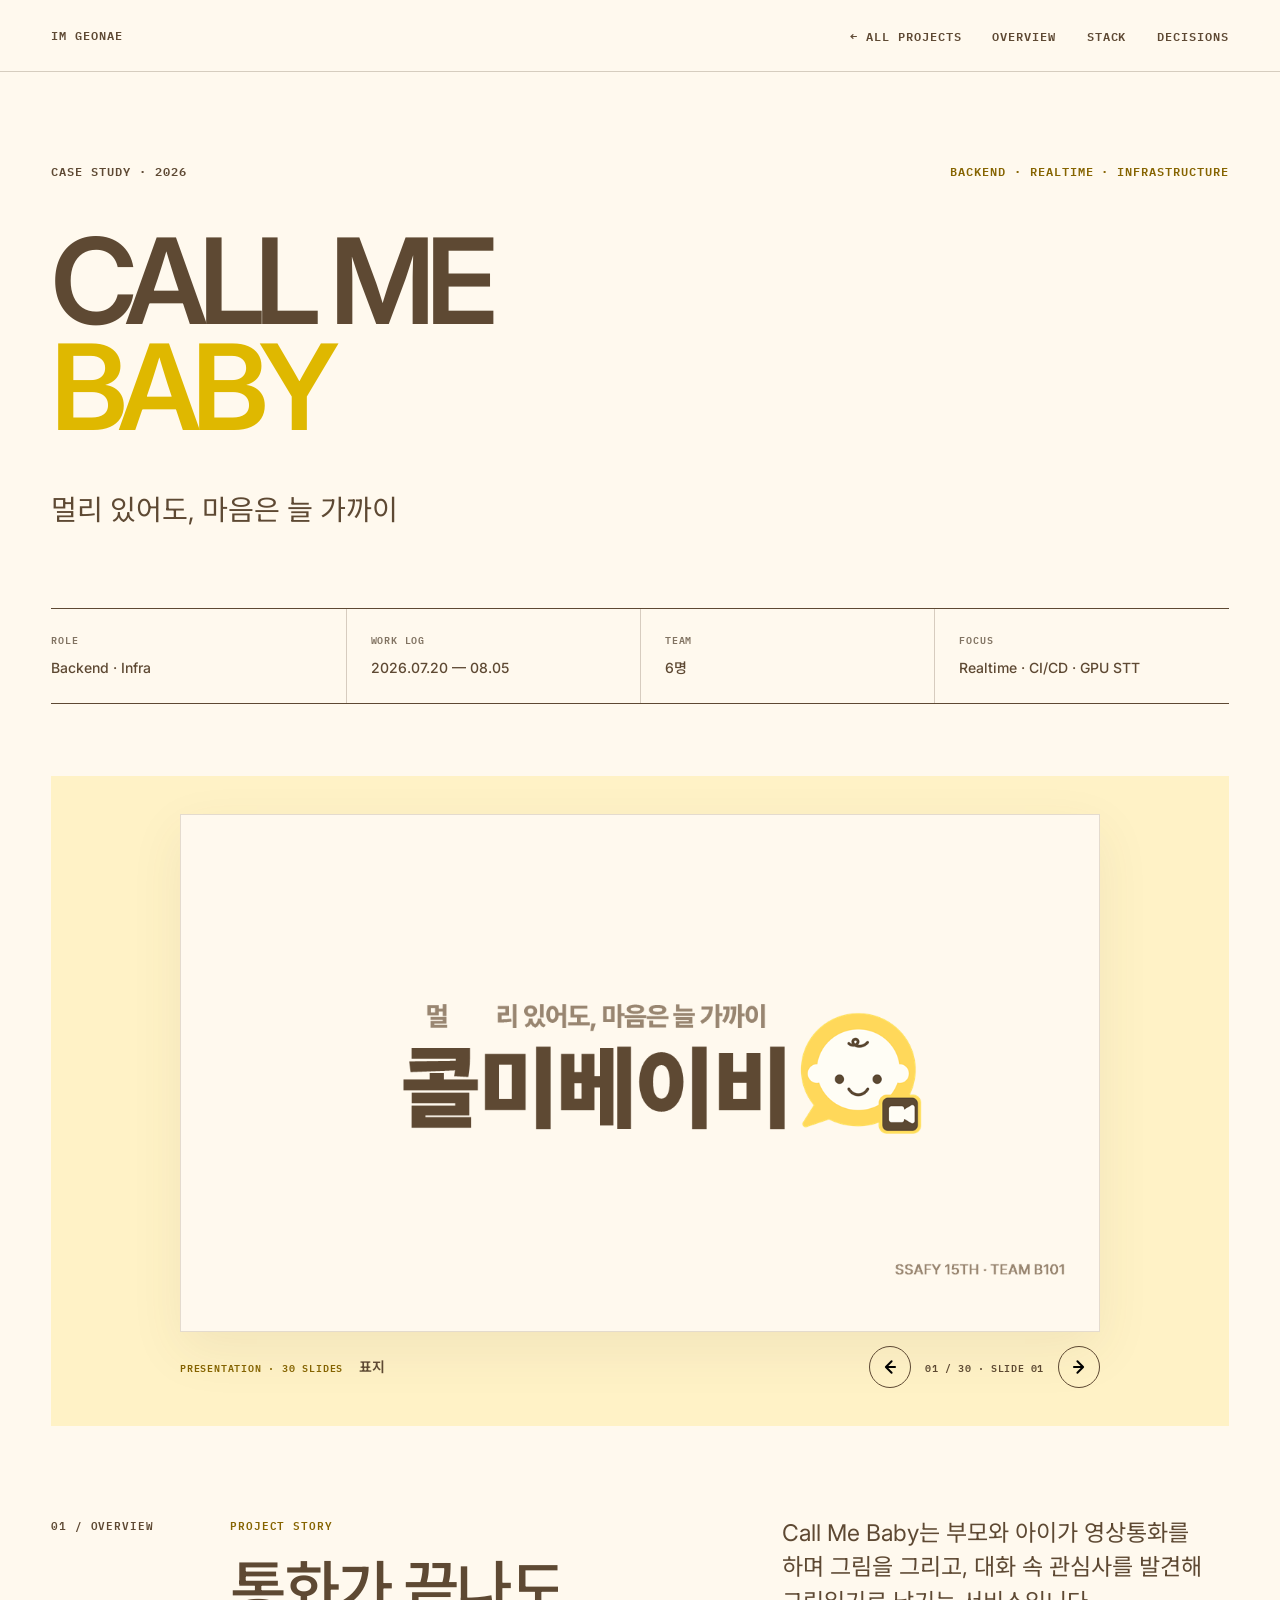
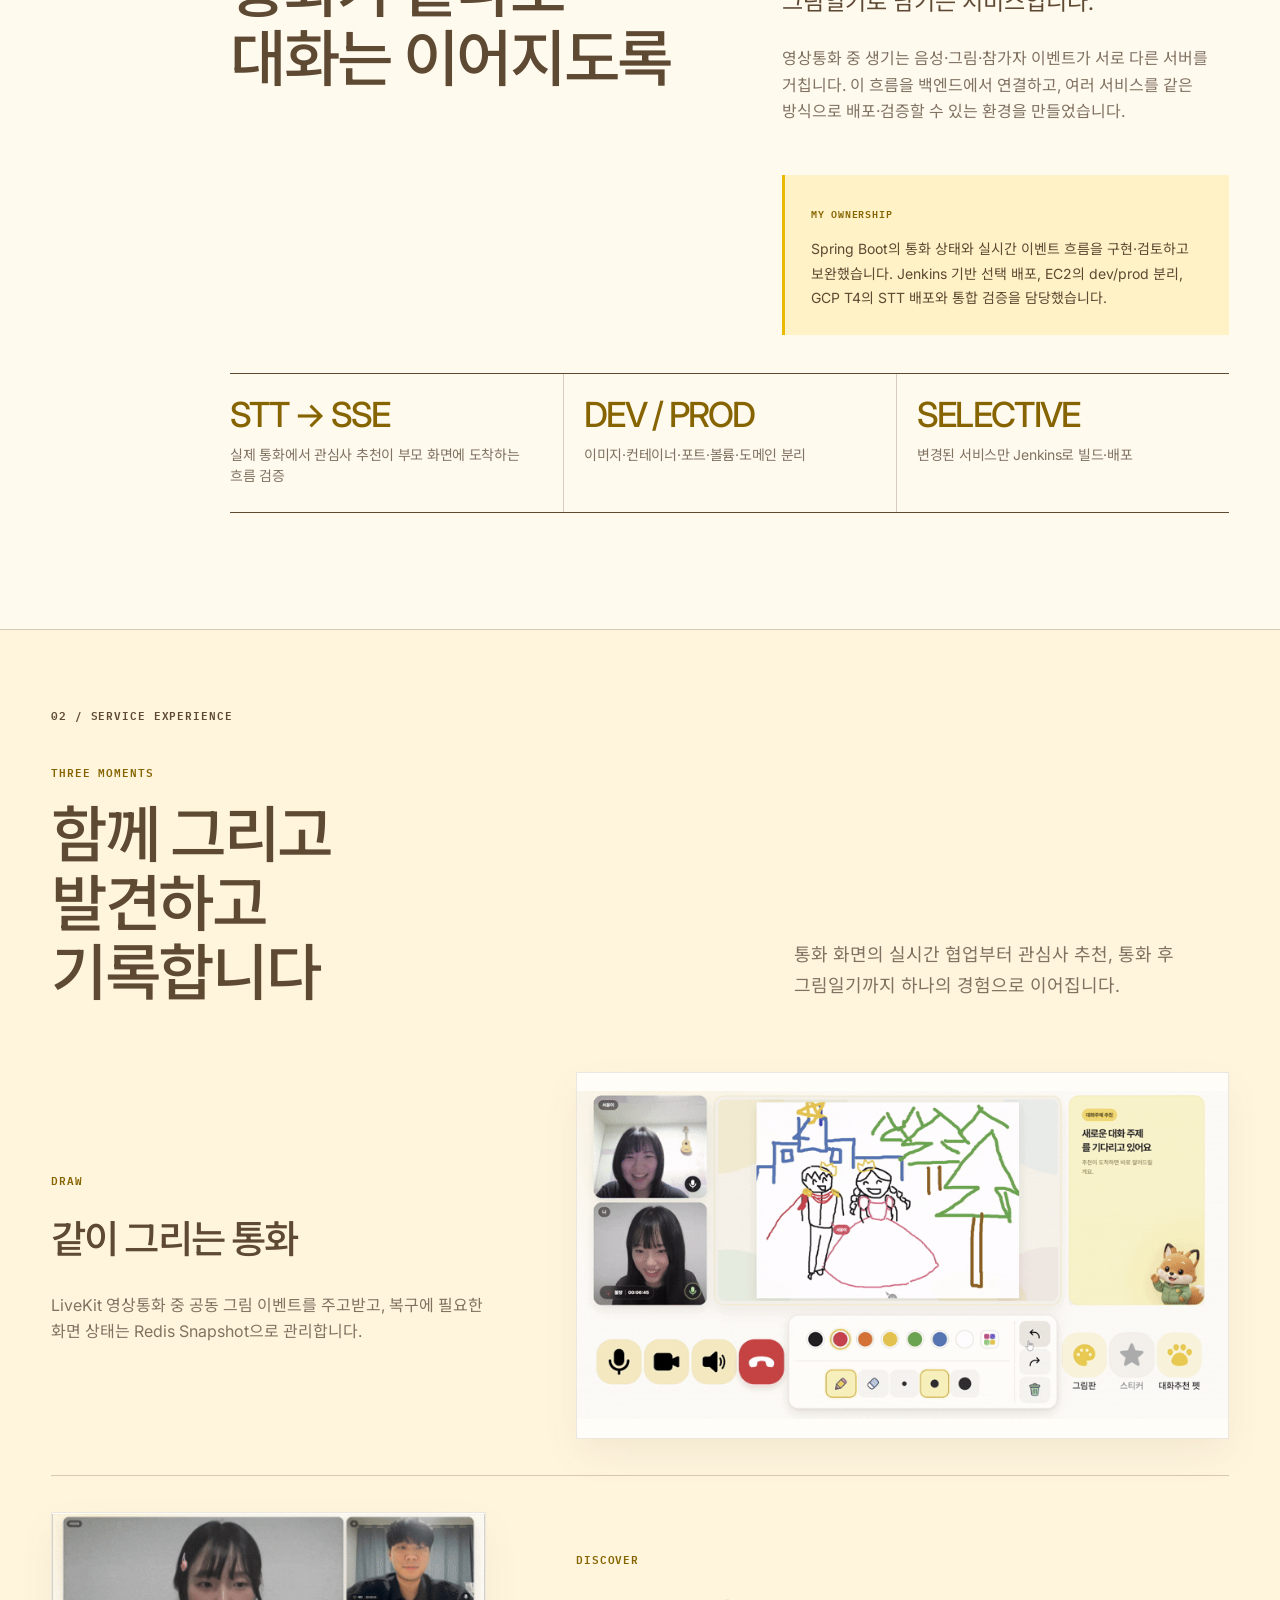
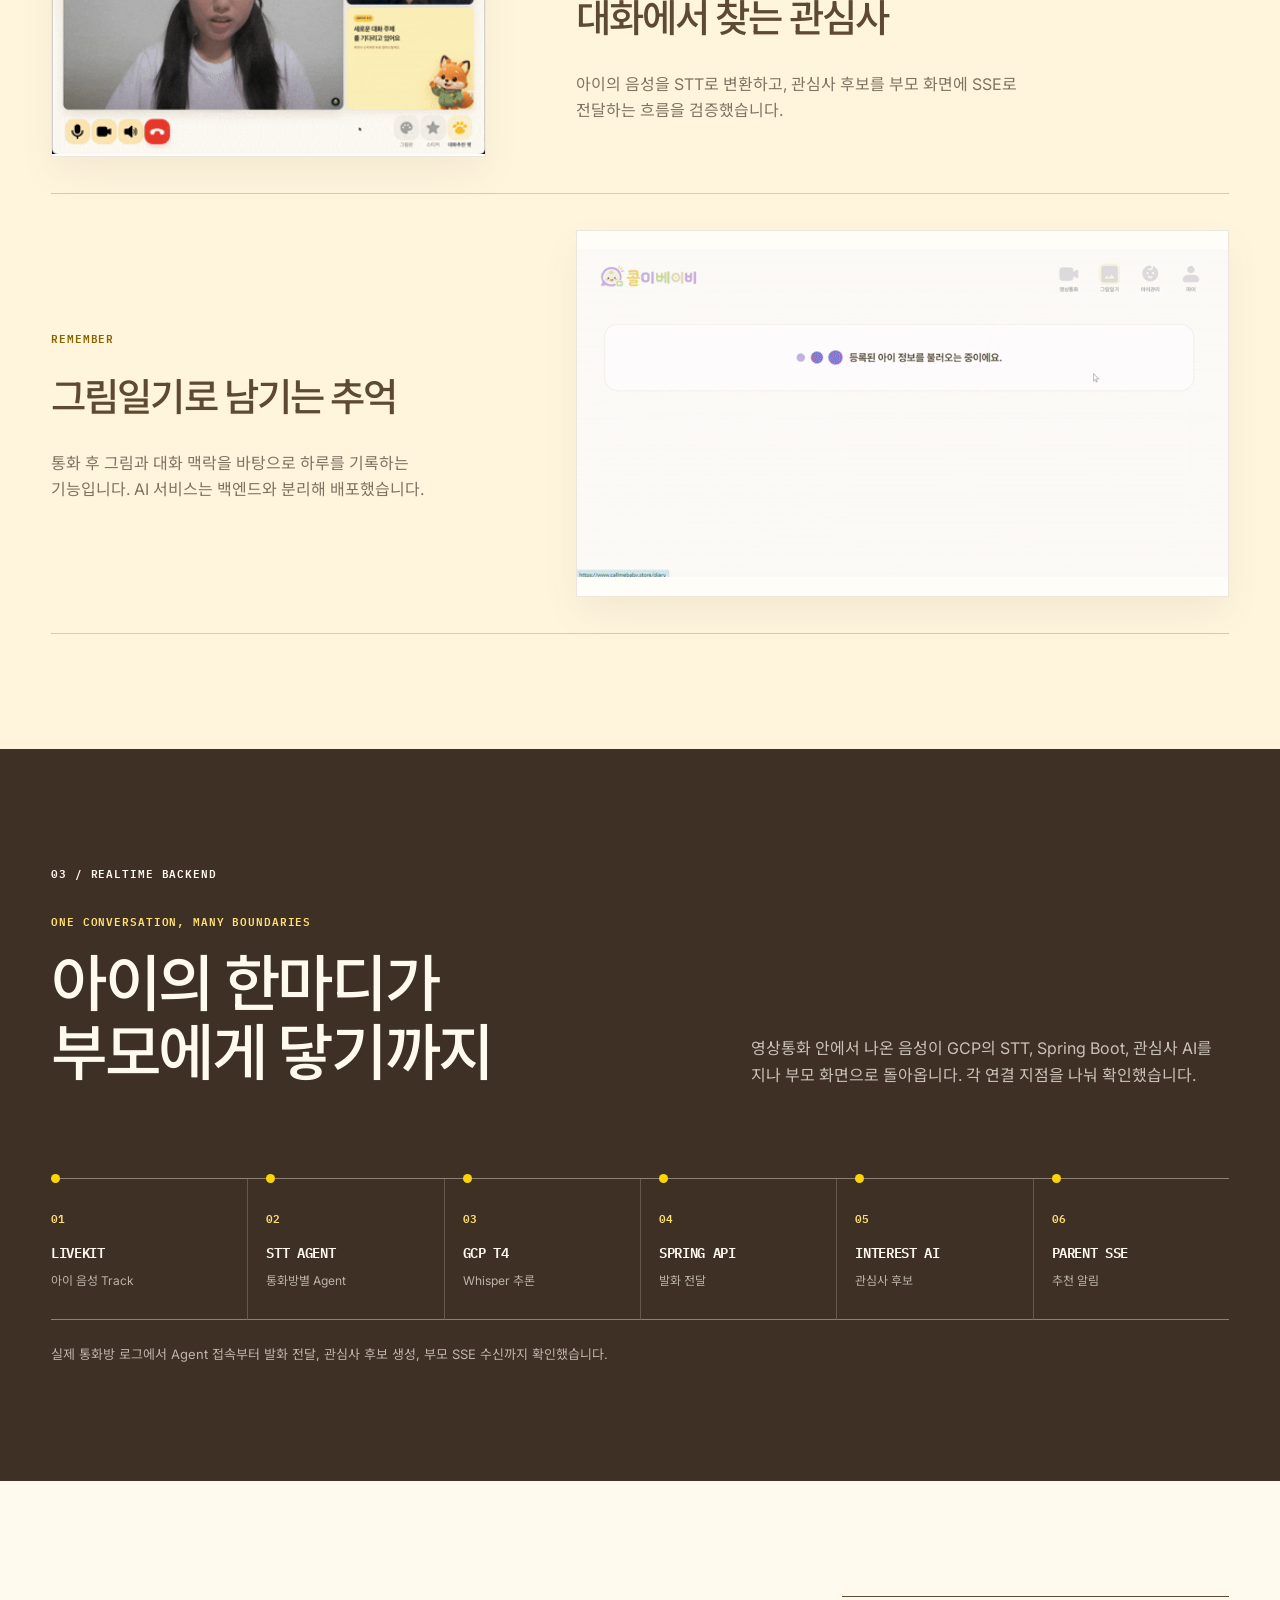
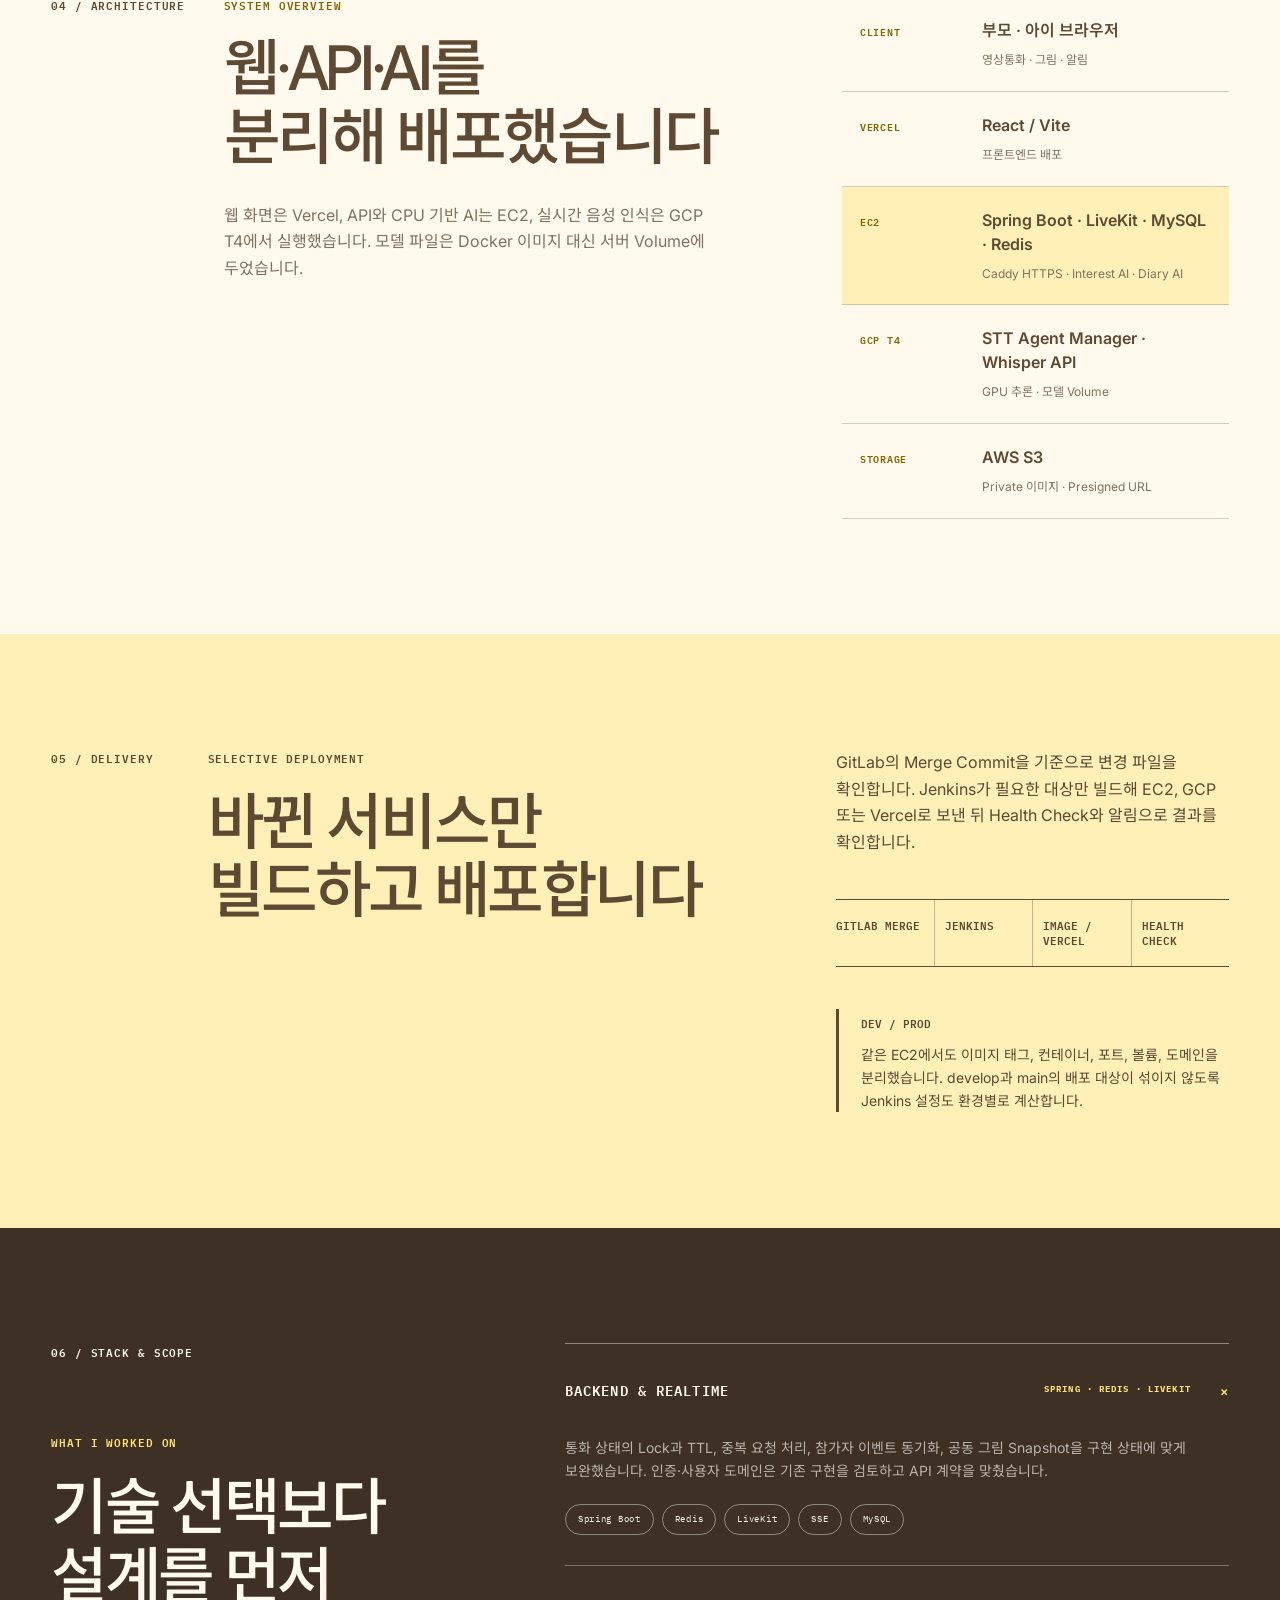
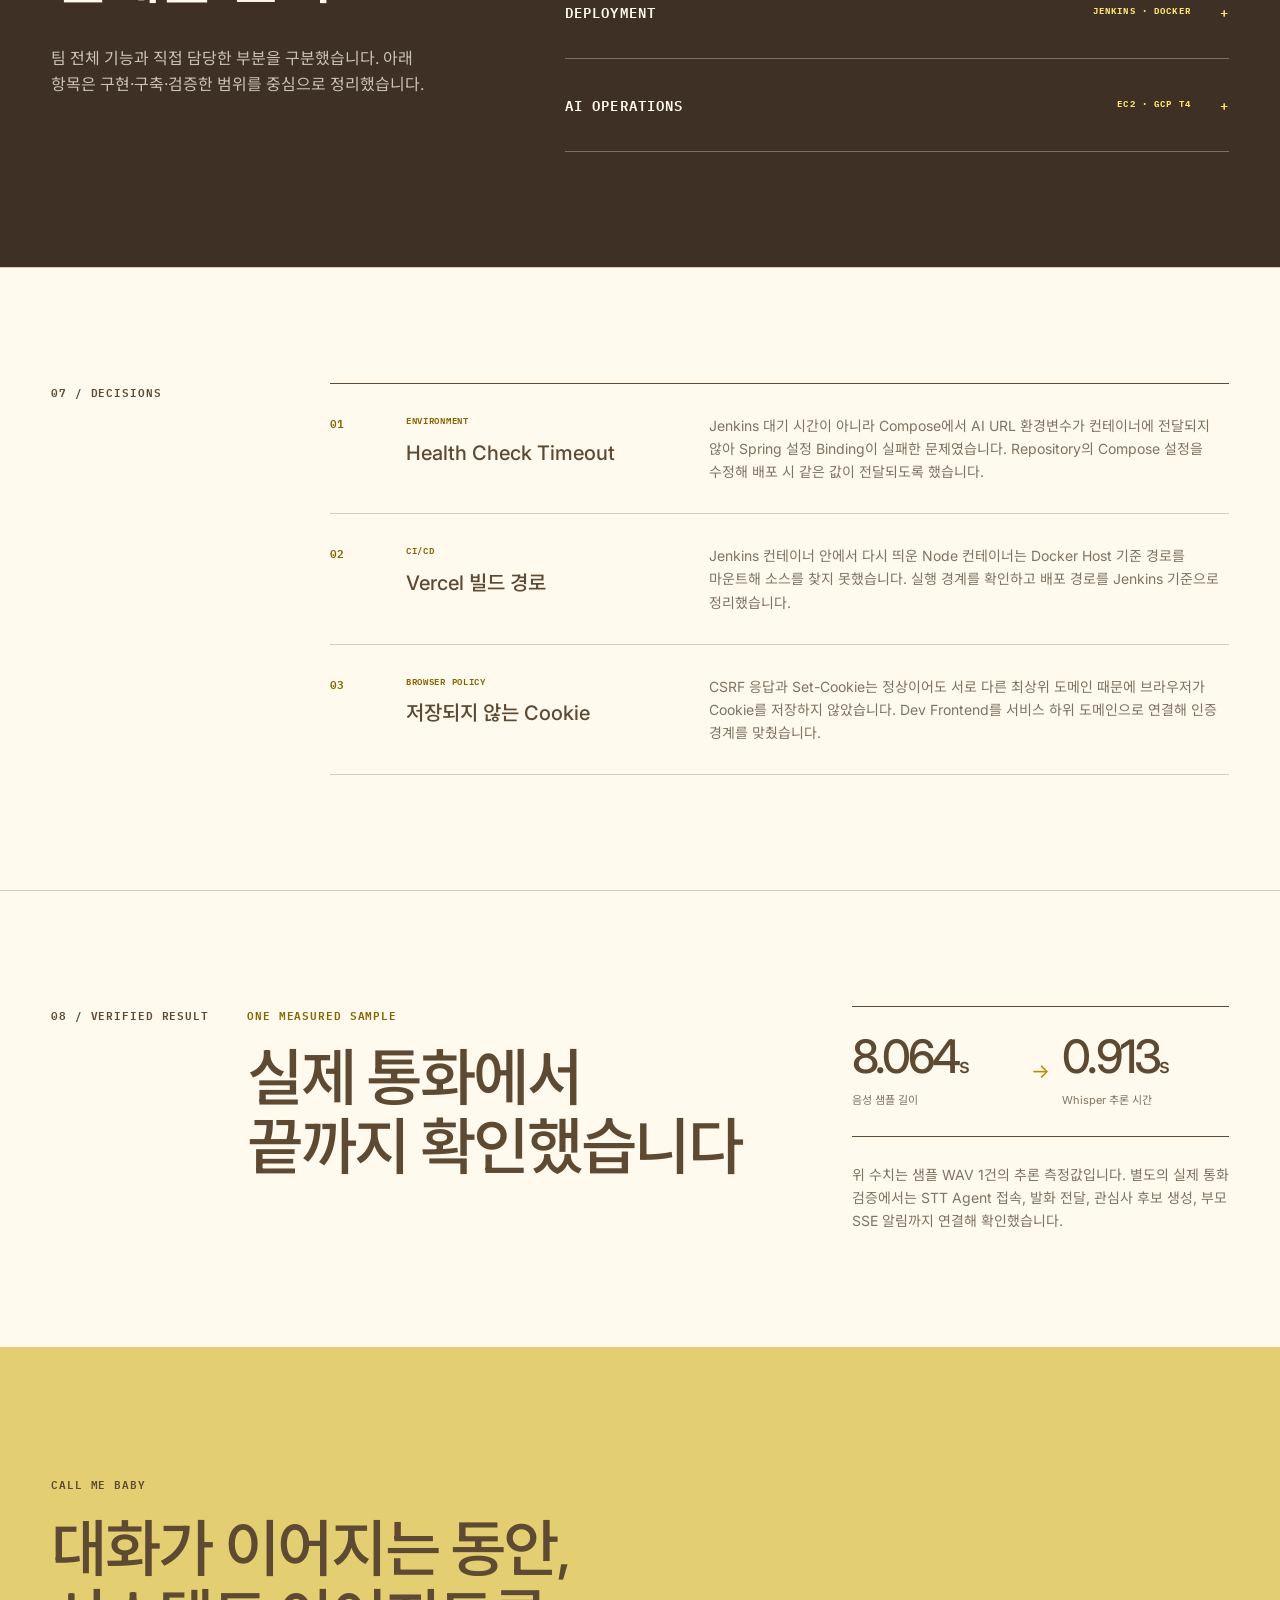
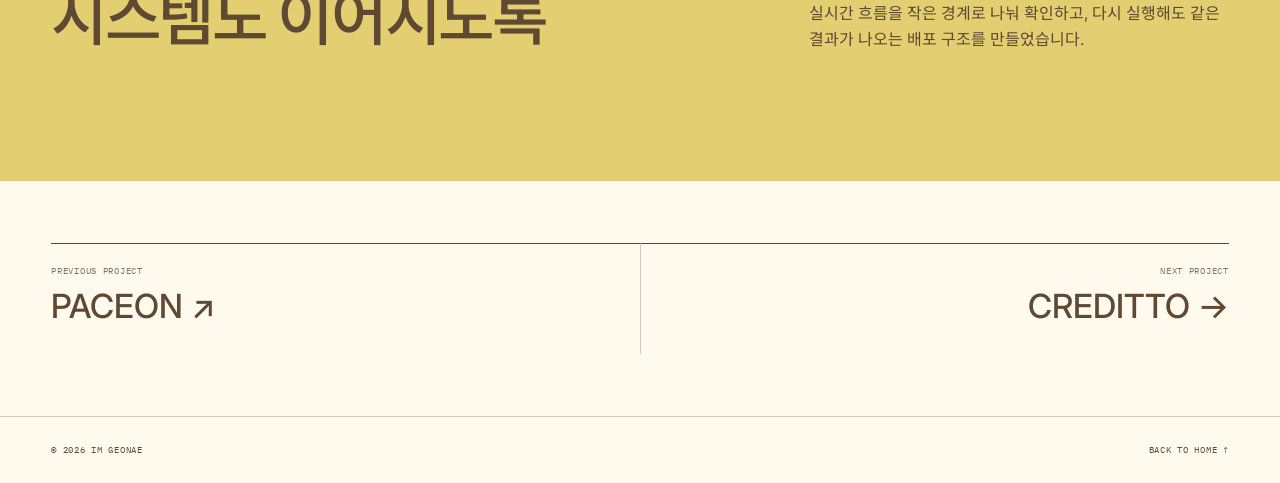
==== commit efdc65c3: "Add Fredoka G favicon across portfolio pages" ====
--- a/projects/callmebaby/index.html
+++ b/projects/callmebaby/index.html
@@ -5,6 +5,7 @@
     <meta name="viewport" content="width=device-width, initial-scale=1.0" />
     <meta name="description" content="Call Me Baby 실시간 영상통화 서비스의 백엔드·인프라 프로젝트 케이스 스터디" />
     <meta name="theme-color" content="#fff9ee" />
+    <link rel="icon" type="image/svg+xml" href="../../assets/favicon.svg" />
     <link rel="preconnect" href="https://fonts.googleapis.com" />
     <link rel="preconnect" href="https://fonts.gstatic.com" crossorigin />
     <link href="https://fonts.googleapis.com/css2?family=IBM+Plex+Mono:wght@400;500;600&amp;family=Inter:wght@400;500;600;700&amp;family=Noto+Sans+KR:wght@400;500;600;700&amp;display=swap" rel="stylesheet" />
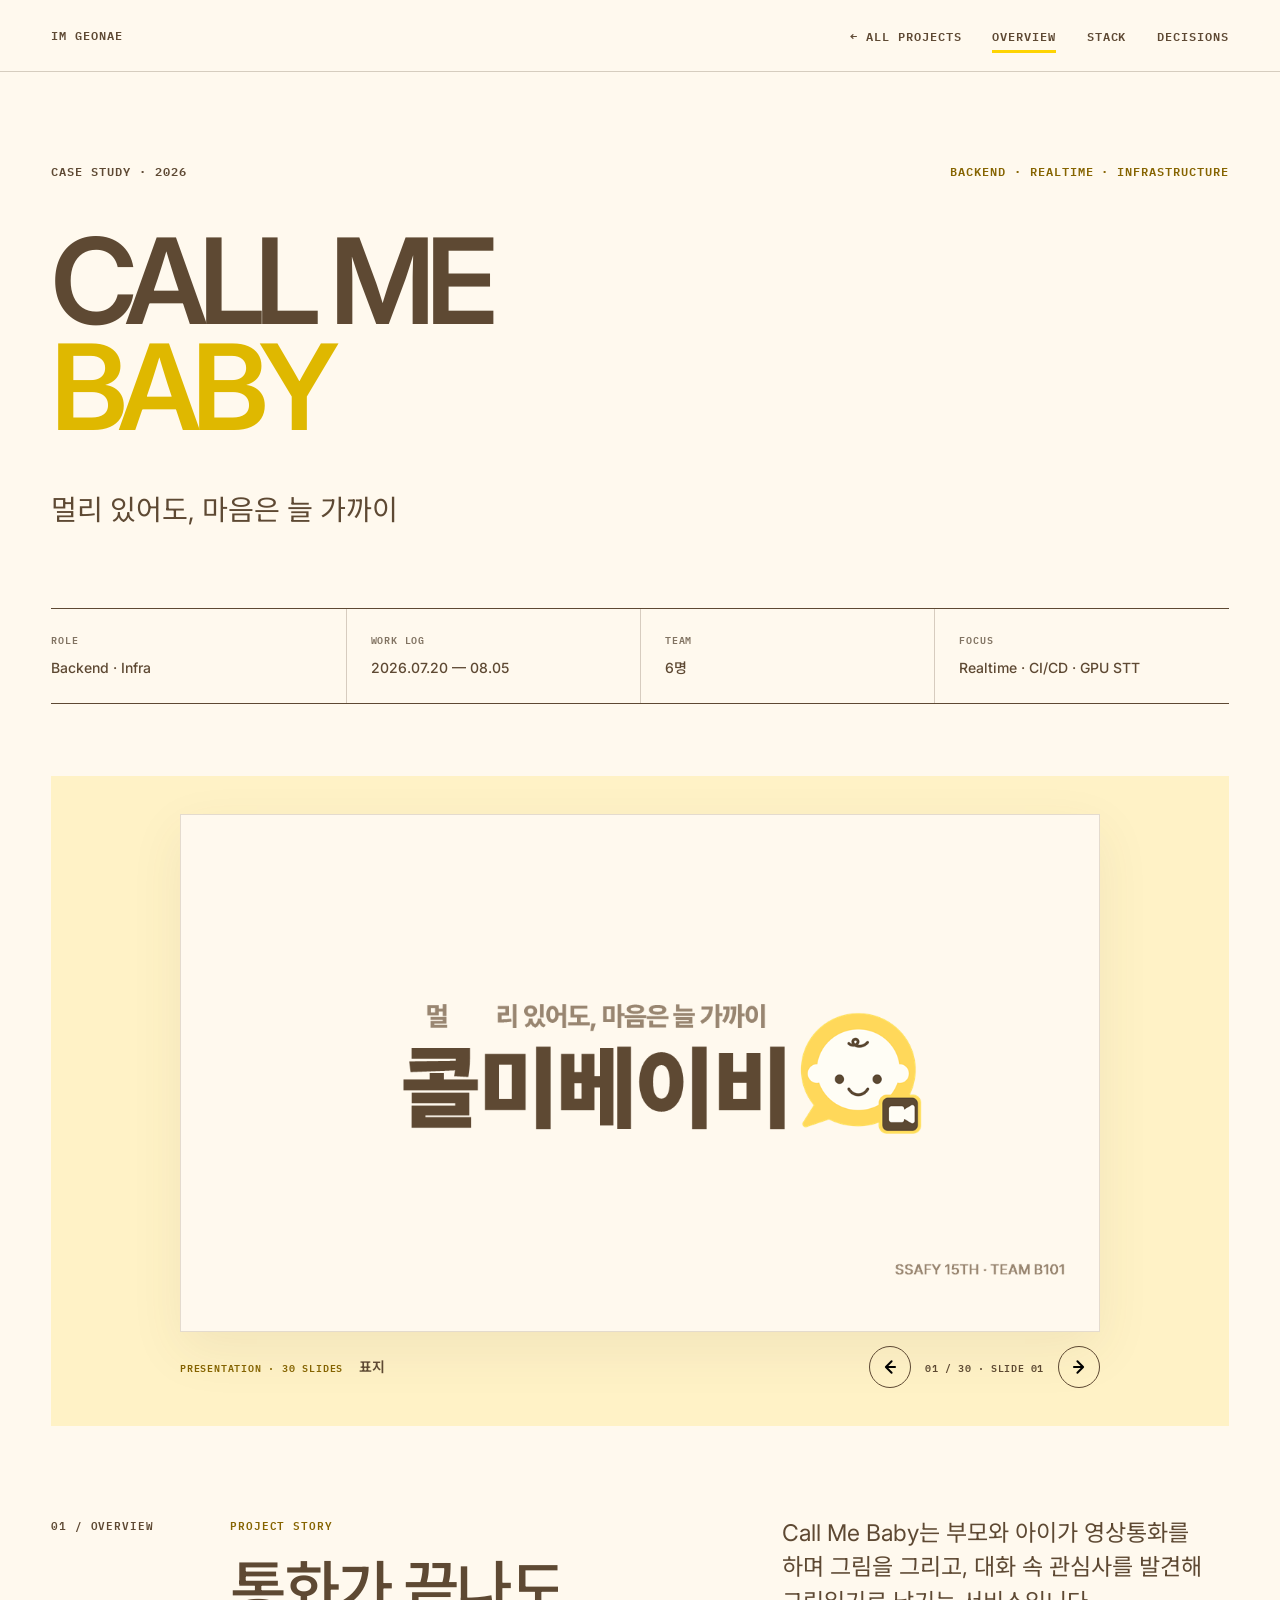
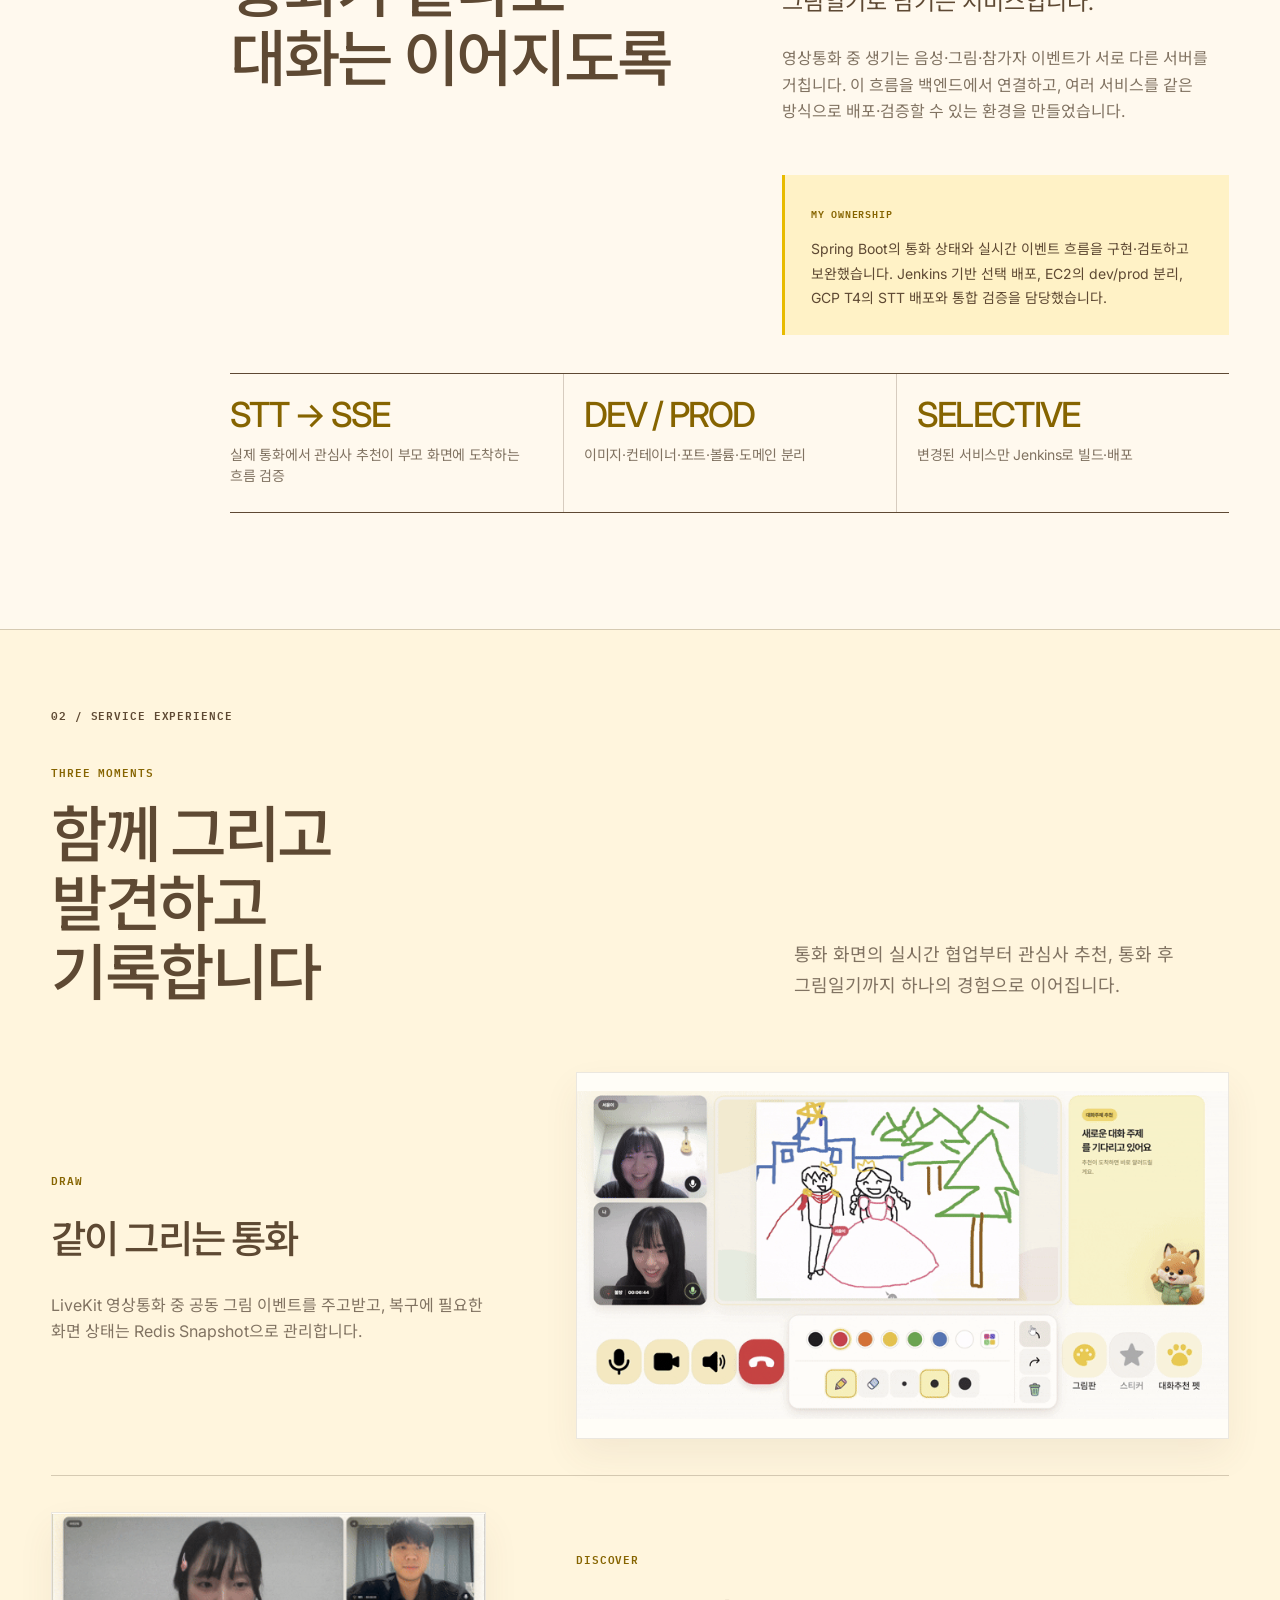
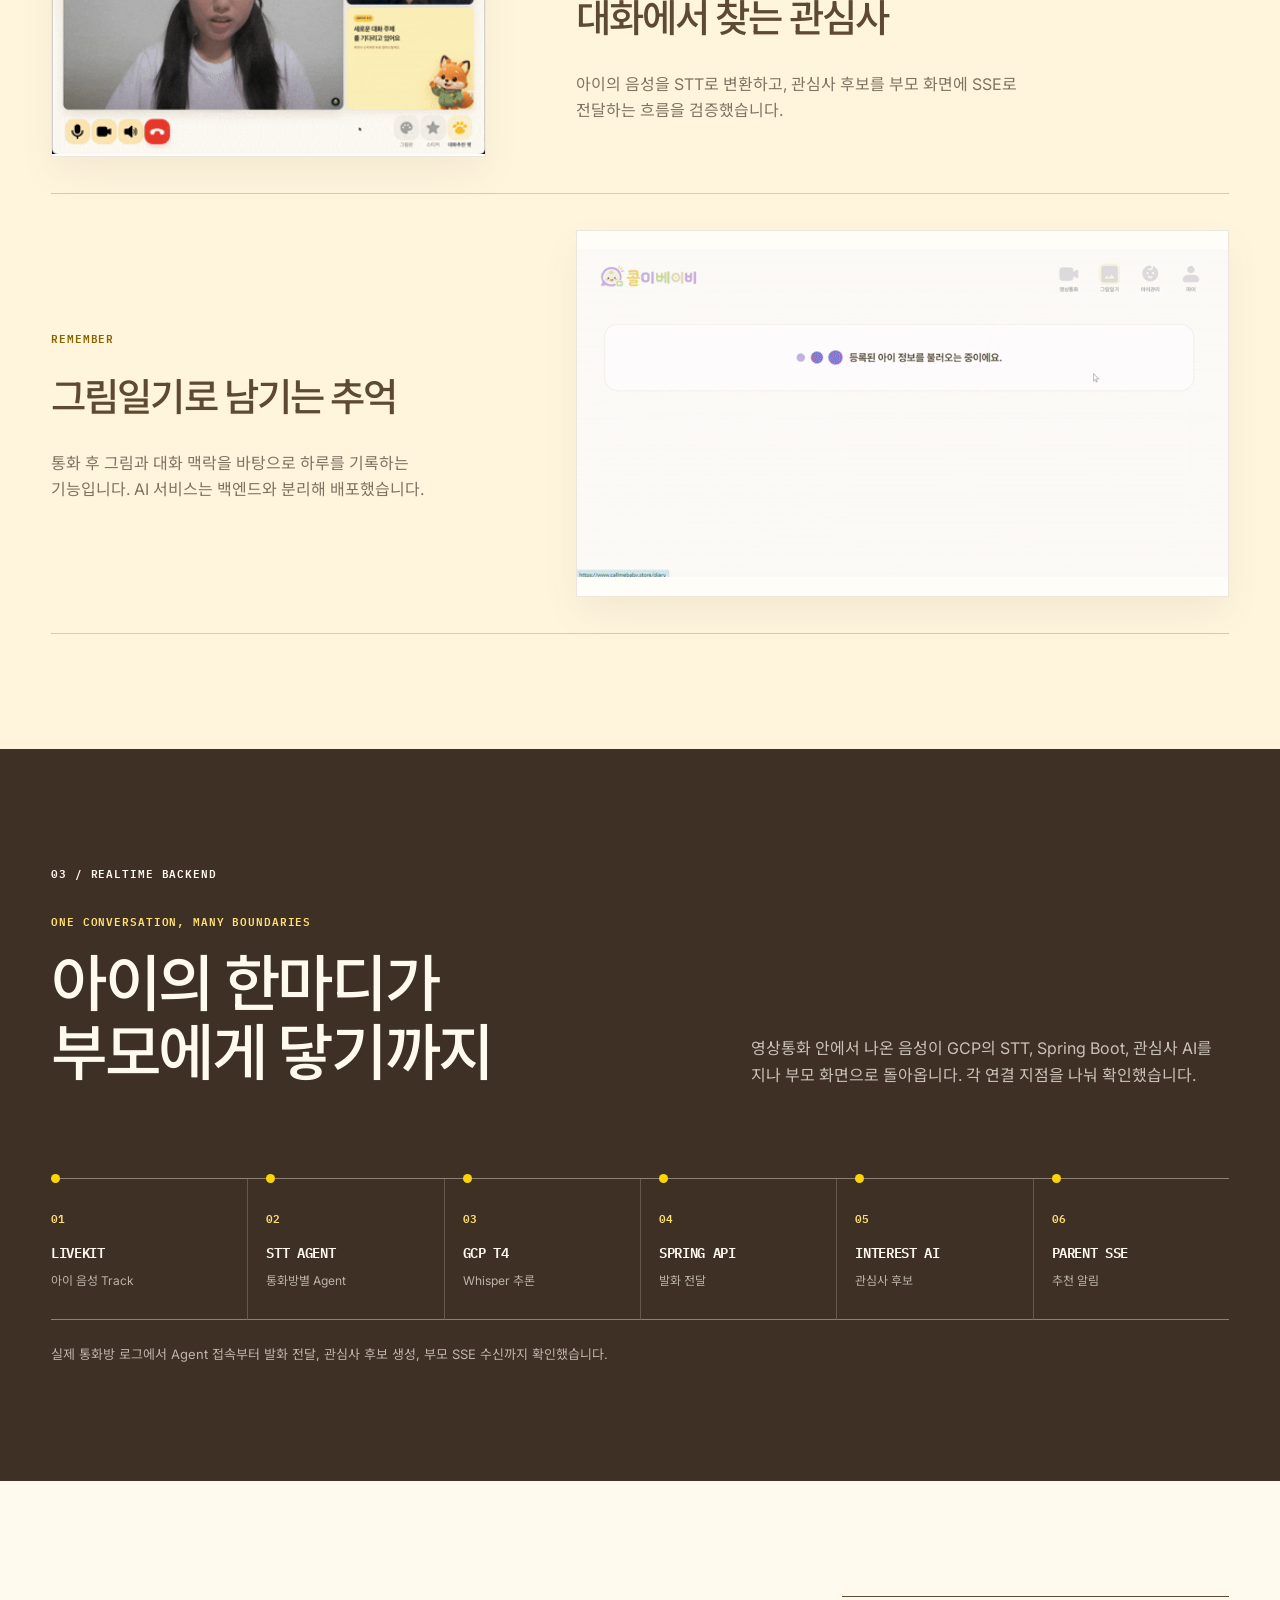
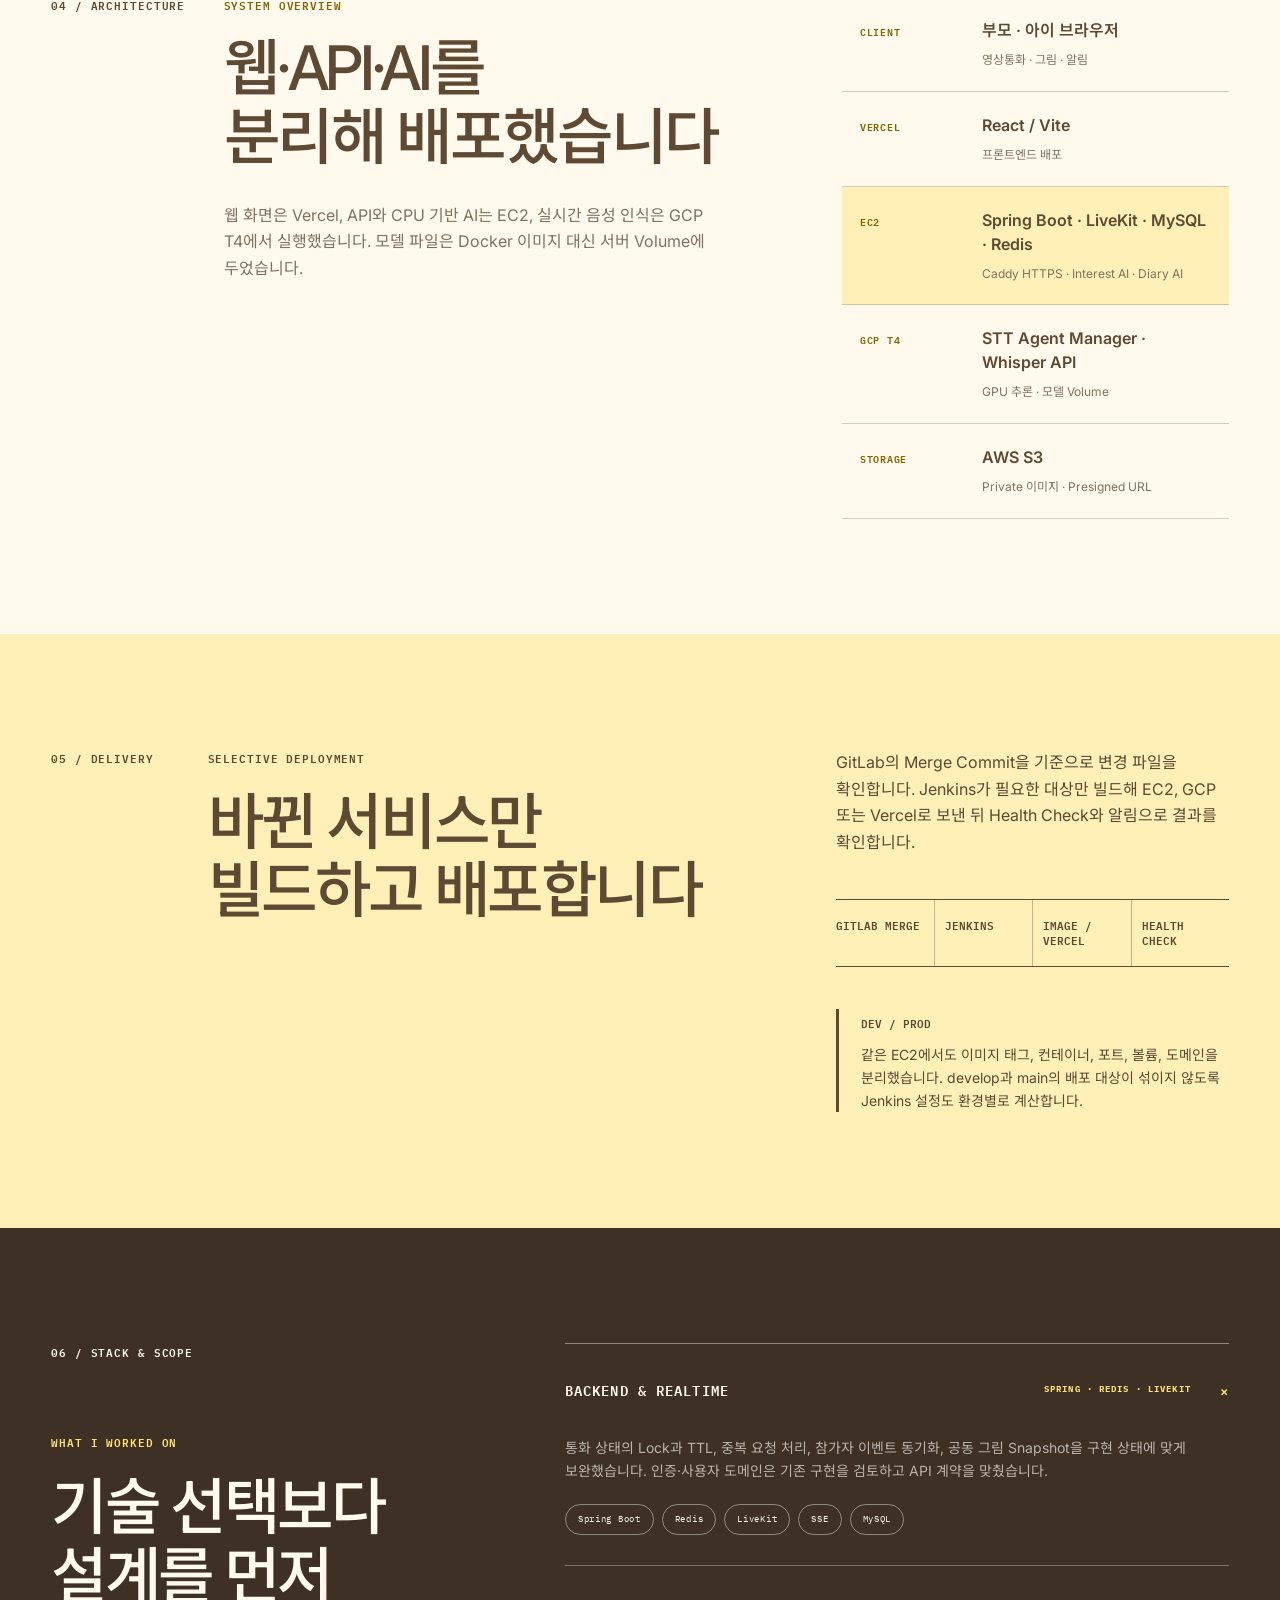
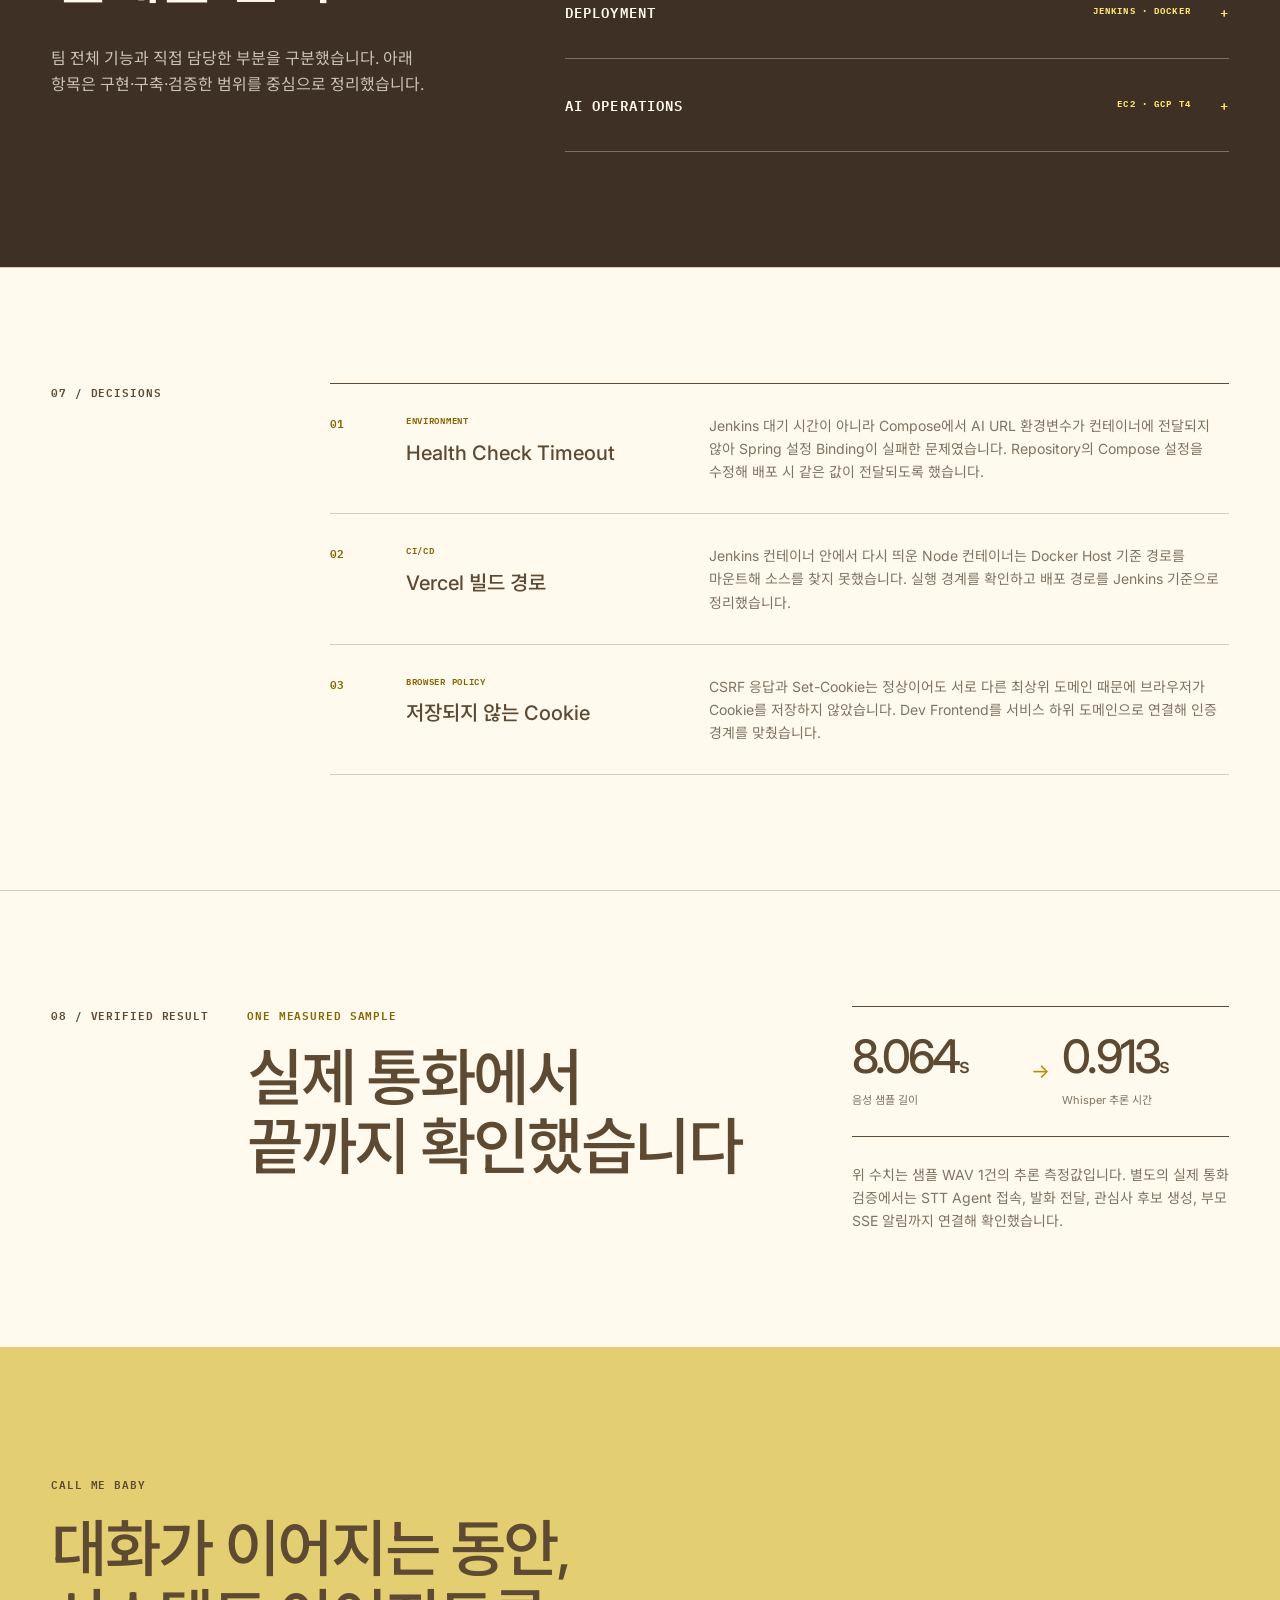
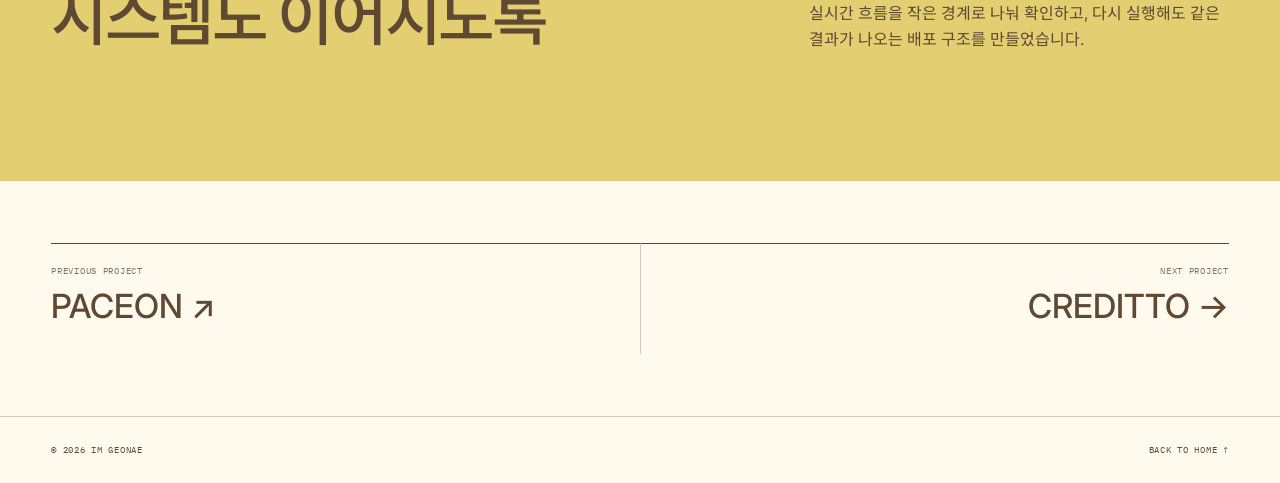
==== commit 88621710: "Refine portfolio layout and scroll navigation" ====
--- a/projects/callmebaby/index.html
+++ b/projects/callmebaby/index.html
@@ -9,7 +9,7 @@
     <link rel="preconnect" href="https://fonts.googleapis.com" />
     <link rel="preconnect" href="https://fonts.gstatic.com" crossorigin />
     <link href="https://fonts.googleapis.com/css2?family=IBM+Plex+Mono:wght@400;500;600&amp;family=Inter:wght@400;500;600;700&amp;family=Noto+Sans+KR:wght@400;500;600;700&amp;display=swap" rel="stylesheet" />
-    <link rel="stylesheet" href="../project-detail.css" />
+    <link rel="stylesheet" href="../project-detail.css?v=20261018-scroll-nav-1" />
     <link rel="stylesheet" href="./callmebaby.css?v=20261018-service-intro-2" />
     <title>Call Me Baby | 임건애 포트폴리오</title>
   </head>
@@ -27,7 +27,7 @@
     </header>
 
     <main id="project-main">
-      <section class="project-hero" data-theme="light">
+      <section class="project-hero" data-theme="light" data-nav="overview">
         <div class="hero-topline">
           <p>CASE STUDY · 2026</p>
           <p class="preview-label">BACKEND · REALTIME · INFRASTRUCTURE</p>
@@ -182,7 +182,7 @@
         <div class="result-content"><div class="sample-metric"><div class="metric-item"><strong>8.064<span>s</span></strong><small>음성 샘플 길이</small></div><span class="metric-arrow" aria-hidden="true">→</span><div class="metric-item"><strong>0.913<span>s</span></strong><small>Whisper 추론 시간</small></div></div><p>위 수치는 샘플 WAV 1건의 추론 측정값입니다. 별도의 실제 통화 검증에서는 STT Agent 접속, 발화 전달, 관심사 후보 생성, 부모 SSE 알림까지 연결해 확인했습니다.</p></div>
       </section>
 
-      <section class="closing-section" data-theme="bright">
+      <section class="closing-section" data-theme="bright" data-nav="decisions">
         <div><p class="eyebrow">CALL ME BABY</p><h2>대화가 이어지는 동안,<br />시스템도 이어지도록</h2></div>
         <p>실시간 흐름을 작은 경계로 나눠 확인하고, 다시 실행해도 같은 결과가 나오는 배포 구조를 만들었습니다.</p>
       </section>
@@ -194,6 +194,6 @@
     </main>
 
     <footer class="project-footer"><span>© 2026 IM GEONAE</span><a href="../../">BACK TO HOME ↑</a></footer>
-    <script src="./callmebaby.js" defer></script>
+    <script src="./callmebaby.js?v=20261018-scroll-nav-1" defer></script>
   </body>
 </html>
--- a/projects/project-detail.css
+++ b/projects/project-detail.css
@@ -885,7 +885,8 @@
 @media (max-width: 820px) {
   :root { --header-height: 62px; --gutter: 22px; }
   body { word-break: normal; overflow-wrap: break-word; }
-  .project-nav a:not(:first-child) { display: none; }
+  .project-nav a[href^="#"] { display: none; }
+  .project-nav a[href^="#"].is-active { display: block; }
   .project-meta { grid-template-columns: 1fr 1fr; }
   .presentation-caption { align-items: flex-start; flex-direction: column; gap: 14px; }
   .presentation-caption-copy { width: 100%; justify-content: space-between; }
@@ -920,6 +921,7 @@
 }
 
 @media (max-width: 480px) {
+  .project-nav a:first-child { display: none; }
   .hero-topline { align-items: flex-start; flex-direction: column; gap: 8px; }
   .project-hero h1 { font-size: clamp(62px, 22vw, 92px); }
   .project-meta { grid-template-columns: 1fr; }
